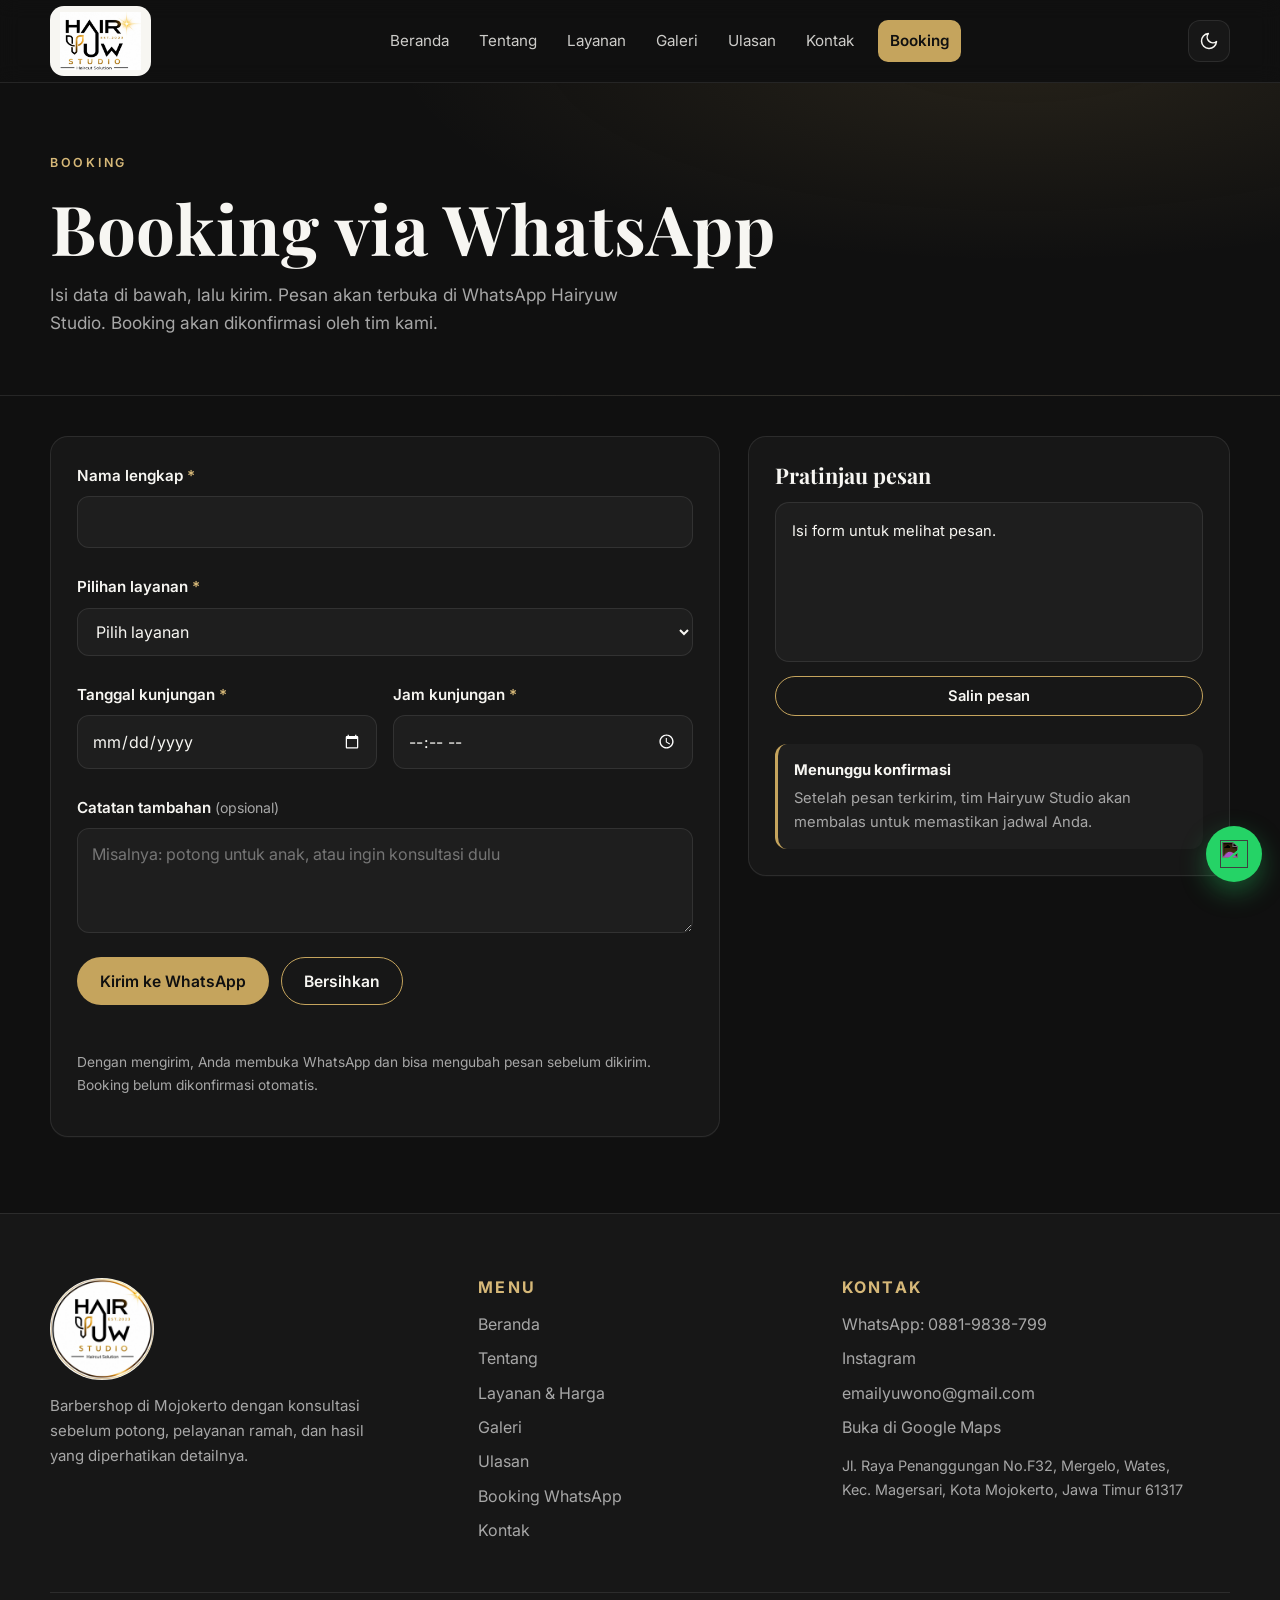
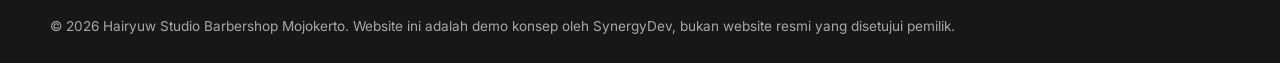
==== booking.html @ 5ac26d2c "Add files via upload" ====
<!doctype html>
<html lang="id" data-theme="dark">
<head>
  <meta charset="utf-8">
  <meta name="viewport" content="width=device-width, initial-scale=1, viewport-fit=cover">
  <title>Booking WhatsApp | Hairyuw Studio Barbershop Mojokerto</title>
  <meta name="description" content="Booking haircut dan layanan Hairyuw Studio lewat WhatsApp. Pilih layanan, tanggal, dan jam kunjungan.">
  <meta name="theme-color" content="#101010">
  <link rel="canonical" href="https://hairyuw-studio.netlify.app/booking.html">
  <link rel="icon" type="image/png" sizes="64x64" href="assets/logo/favicon-64.png">
  <link rel="icon" type="image/png" sizes="512x512" href="assets/logo/favicon-512.png">
  <link rel="apple-touch-icon" sizes="180x180" href="assets/logo/apple-touch-icon.png">
  <meta property="og:type" content="website">
  <meta property="og:site_name" content="Hairyuw Studio Barbershop">
  <meta property="og:title" content="Booking WhatsApp | Hairyuw Studio Barbershop Mojokerto">
  <meta property="og:description" content="Booking haircut dan layanan Hairyuw Studio lewat WhatsApp. Pilih layanan, tanggal, dan jam kunjungan.">
  <meta property="og:url" content="https://hairyuw-studio.netlify.app/booking.html">
  <meta property="og:image" content="https://hairyuw-studio.netlify.app/assets/img/gallery/suasana-1.webp">
  <meta property="og:locale" content="id_ID">
  <meta name="twitter:card" content="summary_large_image">
  <link rel="preconnect" href="https://fonts.googleapis.com">
  <link rel="preconnect" href="https://fonts.gstatic.com" crossorigin>
  <link rel="stylesheet" href="https://fonts.googleapis.com/css2?family=Inter:wght@400;500;600&family=Playfair+Display:wght@600;700&display=swap">
  <link rel="stylesheet" href="assets/css/style.css">
  <script type="application/ld+json">
  {
    "@context": "https://schema.org",
    "@type": "HairSalon",
    "name": "Hairyuw Studio Barbershop Mojokerto",
    "url": "https://hairyuw-studio.netlify.app/",
    "image": "https://hairyuw-studio.netlify.app/assets/logo/logo-circle.webp",
    "telephone": "+628819838799",
    "email": "emailyuwono@gmail.com",
    "priceRange": "Rp50.000 - Rp600.000",
    "address": {
      "@type": "PostalAddress",
      "streetAddress": "Jl. Raya Penanggungan No.F32, Mergelo, Wates",
      "addressLocality": "Kota Mojokerto",
      "addressRegion": "Jawa Timur",
      "postalCode": "61317",
      "addressCountry": "ID"
    },
    "sameAs": ["https://www.instagram.com/yuw.won/?dlrf=MnR6NHE1azZyZzEz", "https://maps.app.goo.gl/sGrth81zELiG49nW7"]
  }
  </script>
</head>
<body>
<a class="skip-link" href="#main">Lewati ke konten</a>
<header class="site-header" id="top">
  <div class="container nav-wrap">
    <a class="brand" href="index.html" aria-label="Hairyuw Studio, kembali ke beranda">
      <img src="assets/logo/logo-horizontal.webp" alt="Logo Hairyuw Studio" height="58" width="58">
    </a>
    <nav class="nav" id="site-nav" aria-label="Menu utama">
        <a href="index.html">Beranda</a>
        <a href="tentang.html">Tentang</a>
        <a href="layanan.html">Layanan</a>
        <a href="galeri.html">Galeri</a>
        <a href="ulasan.html">Ulasan</a>
        <a href="kontak.html">Kontak</a>
      <a class="nav-cta" href="booking.html">Booking</a>
    </nav>
    <div class="nav-actions">
      <button class="icon-btn" type="button" data-theme-toggle aria-label="Ganti tema terang/gelap" title="Ganti tema">
        <svg class="ic ic-moon" viewBox="0 0 24 24" aria-hidden="true" focusable="false"><path d="M21 12.8A9 9 0 1 1 11.2 3a7 7 0 0 0 9.8 9.8z" fill="none" stroke="currentColor" stroke-width="1.8" stroke-linejoin="round"/></svg><svg class="ic ic-sun" viewBox="0 0 24 24" aria-hidden="true" focusable="false"><circle cx="12" cy="12" r="4" fill="none" stroke="currentColor" stroke-width="1.8"/><path d="M12 2v2M12 20v2M4.9 4.9l1.4 1.4M17.7 17.7l1.4 1.4M2 12h2M20 12h2M4.9 19.1l1.4-1.4M17.7 6.3l1.4-1.4" stroke="currentColor" stroke-width="1.8" stroke-linecap="round"/></svg>
      </button>
      <button class="menu-toggle" type="button" aria-expanded="false" aria-controls="site-nav" data-menu-toggle aria-label="Buka menu">
        <svg viewBox="0 0 24 24" aria-hidden="true" focusable="false" class="ic"><path d="M4 7h16M4 12h16M4 17h16" stroke="currentColor" stroke-width="1.8" stroke-linecap="round"/></svg>
      </button>
    </div>
  </div>
</header>
<main id="main">

<section class="page-hero">
  <div class="container">
    <p class="eyebrow">Booking</p>
    <h1>Booking via WhatsApp</h1>
    <p class="lead">Isi data di bawah, lalu kirim. Pesan akan terbuka di WhatsApp Hairyuw Studio. Booking akan dikonfirmasi oleh tim kami.</p>
  </div>
</section>

<section class="section section-tight">
  <div class="container booking-grid">
    <form class="card form" id="booking-form" novalidate>
      <div class="field">
        <label for="b-name">Nama lengkap <span class="req">*</span></label>
        <input id="b-name" name="nama" type="text" autocomplete="name" maxlength="60" required aria-describedby="e-name">
        <p class="err" id="e-name" role="alert"></p>
      </div>
      <div class="field">
        <label for="b-layanan">Pilihan layanan <span class="req">*</span></label>
        <select id="b-layanan" name="layanan" required aria-describedby="e-layanan"><option value="">Pilih layanan</option><optgroup label="Haircut"><option value="Men&#x27;s Haircut Regular">Men&#x27;s Haircut Regular (Rp 50.000)</option><option value="Men&#x27;s Haircut by Yuwon">Men&#x27;s Haircut by Yuwon (Rp 60.000)</option><option value="Premium Haircut">Premium Haircut (Rp 70.000)</option></optgroup><optgroup label="Colour"><option value="Basic Colour">Basic Colour (Rp 70.000 – Rp 150.000)</option><option value="Highlight Bleaching">Highlight Bleaching (Rp 150.000 – Rp 200.000)</option><option value="Highlight Fashion">Highlight Fashion (Rp 250.000 – Rp 350.000)</option><option value="Fashion Colour">Fashion Colour (Rp 300.000 – Rp 400.000)</option><option value="Full Colour">Full Colour (Rp 300.000 – Rp 500.000)</option></optgroup><optgroup label="Texture"><option value="Perming">Perming (Rp 250.000)</option><option value="Design Perm">Design Perm (Rp 250.000 – Rp 350.000)</option></optgroup><optgroup label="Treatment"><option value="Keratin Treatment">Keratin Treatment (Rp 200.000 – Rp 300.000)</option><option value="Creambath Express">Creambath Express (Rp 30.000)</option></optgroup><optgroup label="Other Services"><option value="Booking Jam Haircut">Booking Jam Haircut (Rp 70.000)</option><option value="Homecare Service">Homecare Service (Rp 100.000 – Rp 200.000)</option><option value="Hairdo Premium">Hairdo Premium (Rp 500.000 – Rp 600.000)</option></optgroup></select>
        <p class="err" id="e-layanan" role="alert"></p>
      </div>
      <div class="row-2">
        <div class="field">
          <label for="b-tgl">Tanggal kunjungan <span class="req">*</span></label>
          <input id="b-tgl" name="tanggal" type="date" required aria-describedby="e-tgl">
          <p class="err" id="e-tgl" role="alert"></p>
        </div>
        <div class="field">
          <label for="b-jam">Jam kunjungan <span class="req">*</span></label>
          <input id="b-jam" name="jam" type="time" required aria-describedby="e-jam">
          <p class="err" id="e-jam" role="alert"></p>
        </div>
      </div>
      <div class="field">
        <label for="b-catatan">Catatan tambahan <span class="opt">(opsional)</span></label>
        <textarea id="b-catatan" name="catatan" rows="3" maxlength="300" placeholder="Misalnya: potong untuk anak, atau ingin konsultasi dulu"></textarea>
      </div>
      <div class="btn-row">
        <button class="btn btn-primary" type="submit">Kirim ke WhatsApp</button>
        <button class="btn btn-ghost" type="button" id="b-reset">Bersihkan</button>
      </div>
      <p class="fine-print">Dengan mengirim, Anda membuka WhatsApp dan bisa mengubah pesan sebelum dikirim. Booking belum dikonfirmasi otomatis.</p>
    </form>

    <aside class="card preview" aria-labelledby="prev-title">
      <h2 id="prev-title">Pratinjau pesan</h2>
      <pre id="b-preview" class="preview-box">Isi form untuk melihat pesan.</pre>
      <button class="btn btn-ghost btn-sm" type="button" id="b-copy">Salin pesan</button>
      <p class="status" id="b-status" aria-live="polite"></p>
      <div class="note">
        <strong>Menunggu konfirmasi</strong>
        <p>Setelah pesan terkirim, tim Hairyuw Studio akan membalas untuk memastikan jadwal Anda.</p>
      </div>
    </aside>
  </div>
</section>
</main>

<footer class="site-footer">
  <div class="container footer-grid">
    <div class="footer-brand">
      <img src="assets/logo/logo-circle.webp" alt="Logo Hairyuw Studio" width="104" height="104" loading="lazy">
      <p>Barbershop di Mojokerto dengan konsultasi sebelum potong, pelayanan ramah, dan hasil yang diperhatikan detailnya.</p>
    </div>
    <div>
      <h2 class="foot-title">Menu</h2>
      <ul class="foot-links">
        <li><a href="index.html">Beranda</a></li>
        <li><a href="tentang.html">Tentang</a></li>
        <li><a href="layanan.html">Layanan &amp; Harga</a></li>
        <li><a href="galeri.html">Galeri</a></li>
        <li><a href="ulasan.html">Ulasan</a></li>
        <li><a href="booking.html">Booking WhatsApp</a></li>
        <li><a href="kontak.html">Kontak</a></li>
      </ul>
    </div>
    <div>
      <h2 class="foot-title">Kontak</h2>
      <ul class="foot-links">
        <li><a href="https://wa.me/628819838799" target="_blank" rel="noopener">WhatsApp: 0881-9838-799</a></li>
        <li><a href="https://www.instagram.com/yuw.won/?dlrf=MnR6NHE1azZyZzEz" target="_blank" rel="noopener">Instagram</a></li>
        <li><a href="mailto:emailyuwono@gmail.com">emailyuwono@gmail.com</a></li>
        <li><a href="https://maps.app.goo.gl/sGrth81zELiG49nW7" target="_blank" rel="noopener">Buka di Google Maps</a></li>
      </ul>
      <p class="foot-addr">Jl. Raya Penanggungan No.F32, Mergelo, Wates, Kec. Magersari, Kota Mojokerto, Jawa Timur 61317</p>
    </div>
  </div>
  <div class="container foot-bottom">
    <p>&copy; <span data-year>2026</span> Hairyuw Studio Barbershop Mojokerto. Website ini adalah demo konsep oleh SynergyDev, bukan website resmi yang disetujui pemilik.</p>
  </div>
</footer>

<a class="wa-float" href="https://wa.me/628819838799" target="_blank" rel="noopener" aria-label="Chat WhatsApp Hairyuw Studio">
  <img class="wa-float-ic" src="https://cdn.jsdelivr.net/npm/simple-icons@11.14.0/icons/whatsapp.svg" alt="" width="22" height="22" loading="lazy" decoding="async">
</a>
<button class="to-top" type="button" data-to-top aria-label="Kembali ke atas"><svg viewBox="0 0 24 24" aria-hidden="true" focusable="false" class="ic ic-arrow"><path d="M5 12h14M13 6l6 6-6 6" fill="none" stroke="currentColor" stroke-width="1.8" stroke-linecap="round" stroke-linejoin="round"/></svg></button>

<script src="assets/js/main.js" defer></script>
<script src="assets/js/booking.js" defer></script>
</body>
</html>
---- assets/css/style.css ----
/* Hairyuw Studio — stylesheet utama
   Palet: Charcoal #171717, Deep Black #101010, Warm White #F7F6F2, White #FFFFFF,
   Muted Gold #C5A45D, Soft Gray #A7A7A7 */

:root{
  --bg:#101010;
  --surface:#171717;
  --surface-2:#1e1e1e;
  --text:#F7F6F2;
  --muted:#A7A7A7;
  --gold:#C5A45D;
  --gold-text:#D6B878;
  --line:rgba(255,255,255,.09);
  --logo-bg:#F7F6F2;
  --shadow:0 18px 40px rgba(0,0,0,.35);
  --radius:18px;
  --icon-filter:invert(1);
  --wa:#25D366;
  --ease:cubic-bezier(.2,.7,.2,1);
  color-scheme:dark;
}
[data-theme="light"]{
  --bg:#F7F6F2;
  --surface:#FFFFFF;
  --surface-2:#F0EEE8;
  --text:#171717;
  --muted:#55524a;
  --gold:#C5A45D;
  --gold-text:#8A6B2A;
  --line:rgba(23,23,23,.1);
  --logo-bg:#FFFFFF;
  --shadow:0 14px 34px rgba(23,23,23,.09);
  --icon-filter:none;
  color-scheme:light;
}

*,*::before,*::after{box-sizing:border-box}
html{scroll-behavior:smooth;-webkit-text-size-adjust:100%;scroll-padding-top:90px}
body{
  margin:0;background:var(--bg);color:var(--text);
  font-family:"Inter",system-ui,-apple-system,"Segoe UI",Roboto,sans-serif;
  font-size:16px;line-height:1.65;overflow-x:hidden;
  transition:background-color .35s var(--ease),color .35s var(--ease);
}
img,video{max-width:100%;height:auto;display:block}
a{color:inherit}
h1,h2,h3{font-family:"Playfair Display",Georgia,"Times New Roman",serif;line-height:1.15;margin:0 0 .5em;font-weight:700}
h1{font-size:clamp(2.3rem,5.4vw,4.3rem);letter-spacing:.01em}
h2{font-size:clamp(1.7rem,3.6vw,2.6rem)}
h3{font-size:1.2rem}
p{margin:0 0 1em}
.container{width:min(1180px,calc(100% - 40px));margin-inline:auto}
.gold{color:var(--gold-text)}
.sr-only{position:absolute;width:1px;height:1px;overflow:hidden;clip:rect(0 0 0 0);white-space:nowrap}
.skip-link{position:absolute;left:12px;top:-60px;background:var(--gold);color:#101010;padding:8px 14px;border-radius:8px;z-index:200;text-decoration:none;font-weight:600}
.skip-link:focus{top:12px}
:focus-visible{outline:2px solid var(--gold);outline-offset:3px;border-radius:6px}

/* ---------- Ikon ---------- */
.ic{width:20px;height:20px;flex:none}
.brand-ic,.wa-float-ic,.contact-ic{filter:var(--icon-filter)}
.brand-ic{width:20px;height:20px}
.wa-float-ic{width:28px;height:28px;filter:invert(1)}
.contact-ic{width:34px;height:34px;flex:none;opacity:.9}
.ic-sun{display:none}
[data-theme="light"] .ic-moon{display:none}
[data-theme="light"] .ic-sun{display:block}

/* ---------- Header ---------- */
.site-header{
  position:sticky;top:0;z-index:50;
  background:color-mix(in srgb,var(--bg) 88%,transparent);
  backdrop-filter:saturate(1.2) blur(10px);-webkit-backdrop-filter:saturate(1.2) blur(10px);
  border-bottom:1px solid var(--line);transition:box-shadow .3s var(--ease);
}
.site-header.scrolled{box-shadow:var(--shadow)}
.nav-wrap{display:flex;align-items:center;justify-content:space-between;gap:20px;min-height:82px}
.brand{display:inline-flex;background:var(--logo-bg);padding:6px 10px;border-radius:14px;line-height:0}
.brand img{height:58px;width:auto}
.nav{display:flex;align-items:center;gap:6px}
.nav a{padding:8px 12px;border-radius:10px;text-decoration:none;font-size:.95rem;color:var(--text);opacity:.82;transition:opacity .2s,background-color .2s}
.nav a:hover,.nav a[aria-current="page"]{opacity:1;background:var(--surface)}
.nav a[aria-current="page"]{color:var(--gold-text)}
.nav-cta{background:var(--gold)!important;color:#101010!important;opacity:1!important;font-weight:600;margin-left:6px}
.nav-cta:hover{filter:brightness(1.06)}
.nav-actions{display:flex;align-items:center;gap:8px}
.icon-btn,.menu-toggle{
  width:42px;height:42px;display:inline-grid;place-items:center;border-radius:12px;
  border:1px solid var(--line);background:var(--surface);color:var(--text);cursor:pointer;
  transition:transform .2s var(--ease),border-color .2s;
}
.icon-btn:hover,.menu-toggle:hover{border-color:var(--gold);transform:translateY(-1px)}
.menu-toggle{display:none}

/* ---------- Tombol ---------- */
.btn{
  display:inline-flex;align-items:center;justify-content:center;gap:10px;
  min-height:48px;padding:12px 22px;border-radius:999px;font-weight:600;font-size:.98rem;
  text-decoration:none;border:1px solid transparent;cursor:pointer;
  transition:transform .2s var(--ease),background-color .2s,color .2s,border-color .2s,box-shadow .2s;
  font-family:inherit;
}
.btn:hover{transform:translateY(-2px);box-shadow:0 10px 24px rgba(0,0,0,.18)}
.btn-primary{background:var(--gold);color:#101010}
.btn-primary:hover{filter:brightness(1.05)}
.btn-ghost{background:transparent;color:var(--text);border-color:var(--gold)}
.btn-ghost:hover{background:var(--gold);color:#101010}
.btn-sm{min-height:40px;padding:8px 16px;font-size:.92rem}
.ic-arrow{width:18px;height:18px}
.btn-row{display:flex;flex-wrap:wrap;gap:12px;margin-top:22px}
.text-link{display:inline-flex;align-items:center;gap:8px;color:var(--gold-text);font-weight:600;text-decoration:none;margin-top:8px}
.text-link:hover .ic-arrow{transform:translateX(3px)}
.text-link .ic-arrow{transition:transform .2s var(--ease)}
.center-cta{text-align:center;margin-top:34px}

/* ---------- Hero ---------- */
.hero{padding:56px 0 64px}
.hero-grid{display:grid;grid-template-columns:1.05fr 1fr;gap:48px;align-items:center}
.eyebrow{font-size:.78rem;letter-spacing:.22em;text-transform:uppercase;color:var(--gold-text);font-weight:600;margin-bottom:14px}
.hero h1{margin-bottom:18px}
.lead{font-size:1.08rem;color:var(--muted);max-width:56ch}
.rating-chip{display:inline-flex;align-items:center;gap:12px;margin-top:26px;padding:10px 16px;border:1px solid var(--line);border-radius:999px;background:var(--surface);font-size:.92rem}
.stars{color:var(--gold);letter-spacing:.12em}
.hero-media{position:relative}
.hero-media img{width:100%;aspect-ratio:4/3;object-fit:cover;object-position:40% 50%;border-radius:24px;box-shadow:var(--shadow)}
.hero-media::after{content:"";position:absolute;inset:auto -14px -14px auto;width:42%;height:42%;border:1.5px solid var(--gold);border-radius:24px;z-index:-1;opacity:.7}

/* ---------- Section ---------- */
.section{padding:92px 0}
.section-tight{padding:40px 0 76px}
.section-alt{background:var(--surface)}
.section-head{max-width:640px;margin:0 auto 44px;text-align:center}
.section-head .eyebrow{display:block}
.section-head p{color:var(--muted);margin:0}
.page-hero{padding:70px 0 40px;border-bottom:1px solid var(--line);background:radial-gradient(900px 300px at 80% -10%,rgba(197,164,93,.12),transparent 70%)}
.page-hero h1{margin-bottom:14px}
.split{display:grid;grid-template-columns:1fr 1fr;gap:56px;align-items:center}
.rounded{border-radius:22px;box-shadow:var(--shadow);width:100%;aspect-ratio:4/5;object-fit:cover}

/* ---------- Cards ---------- */
.card{background:var(--surface);border:1px solid var(--line);border-radius:var(--radius);padding:26px;box-shadow:0 1px 0 rgba(255,255,255,.02);transition:transform .3s var(--ease),border-color .3s,box-shadow .3s}
.card:hover{transform:translateY(-4px);border-color:rgba(197,164,93,.55);box-shadow:var(--shadow)}
.feature-grid{display:grid;grid-template-columns:repeat(5,1fr);gap:18px}
.feature .feature-ic{display:inline-grid;place-items:center;width:52px;height:52px;border-radius:14px;background:rgba(197,164,93,.12);color:var(--gold-text);margin-bottom:18px}
.feature .feature-ic svg{width:26px;height:26px}
.feature p{color:var(--muted);font-size:.94rem;margin:0}
.price-grid{display:grid;grid-template-columns:repeat(4,1fr);gap:18px}
.price-cat{font-size:.74rem;letter-spacing:.18em;text-transform:uppercase;color:var(--gold-text);margin-bottom:8px}
.price-card h3{margin-bottom:12px}
.price{font-family:"Inter",sans-serif;font-weight:600;color:var(--gold-text);font-size:1.05rem;margin:0}
.price-note{color:var(--muted);font-size:.9rem;margin:12px 0 0}

/* Catalog */
.toolbar{display:flex;flex-wrap:wrap;gap:16px;align-items:center;justify-content:space-between;margin-bottom:28px}
.tabs{display:flex;flex-wrap:wrap;gap:8px}
.tab{
  font:inherit;font-size:.92rem;padding:9px 16px;border-radius:999px;cursor:pointer;
  background:var(--surface);color:var(--text);border:1px solid var(--line);transition:all .2s var(--ease);
}
.tab:hover{border-color:var(--gold)}
.tab[aria-pressed="true"]{background:var(--gold);border-color:var(--gold);color:#101010;font-weight:600}
.search{position:relative;flex:0 1 320px;min-width:200px}
.search input{width:100%;font:inherit;padding:12px 16px;border-radius:999px;border:1px solid var(--line);background:var(--surface);color:var(--text)}
.search input:focus{outline:none;border-color:var(--gold);box-shadow:0 0 0 3px rgba(197,164,93,.2)}
.svc-group{margin-bottom:44px}
.svc-group[hidden]{display:none}
.svc-title{font-size:1.5rem;padding-bottom:12px;border-bottom:1px solid var(--line);margin-bottom:20px}
.service-grid{display:grid;grid-template-columns:repeat(3,1fr);gap:18px}
.service{display:flex;flex-direction:column;gap:12px}
.service[hidden]{display:none}
.service-head{display:flex;flex-direction:column;gap:6px}
.service-head h3{margin:0;font-size:1.08rem}
.service-note{color:var(--muted);font-size:.9rem;margin:0}
.service .btn{align-self:flex-start;margin-top:auto}
.empty-msg{padding:24px;border:1px dashed var(--line);border-radius:var(--radius);text-align:center;color:var(--muted)}
.fine-print{font-size:.86rem;color:var(--muted);margin-top:28px}
.count{color:var(--muted);font-size:.9rem;margin:0}

/* ---------- Video ---------- */
.video-row{display:grid;grid-template-columns:1fr 1fr;gap:26px;justify-items:center}
.video-card{margin:0;width:100%;max-width:360px}
.video-card video{width:100%;aspect-ratio:9/16;object-fit:cover;background:#000;border-radius:22px;box-shadow:var(--shadow)}
.video-card figcaption{margin-top:12px;font-size:.92rem;color:var(--muted);text-align:center}

/* ---------- Shots (hasil haircut) ---------- */
.shot-grid{display:grid;grid-template-columns:repeat(4,1fr);gap:16px}
.shot{margin:0;overflow:hidden;border-radius:18px;background:var(--surface);aspect-ratio:1/1}
.shot img{width:100%;height:100%;object-fit:cover;object-position:center 30%;transition:transform .6s var(--ease)}
.shot:hover img{transform:scale(1.05)}

/* Two-column & interiors */
.steps{list-style:none;padding:0;margin:24px 0 0;counter-reset:s;display:grid;gap:14px}
.steps li{display:grid;gap:2px;padding:16px 18px 16px 62px;position:relative;background:var(--surface);border:1px solid var(--line);border-radius:14px;counter-increment:s}
.steps li::before{content:counter(s);position:absolute;left:16px;top:50%;transform:translateY(-50%);width:32px;height:32px;border-radius:50%;display:grid;place-items:center;background:var(--gold);color:#101010;font-weight:700}
.steps span{color:var(--muted);font-size:.95rem}
.interior-grid{display:grid;grid-template-columns:1.4fr 1fr;gap:20px;align-items:start}
.interior-grid img{border-radius:20px;width:100%;height:auto;box-shadow:var(--shadow)}
.two-col{display:grid;grid-template-columns:1fr 1fr;gap:20px}
.two-col .card p{color:var(--muted)}
.cta-box{background:linear-gradient(135deg,var(--surface),var(--surface-2));border:1px solid rgba(197,164,93,.35);border-radius:24px;padding:44px;text-align:center}
.cta-box p{color:var(--muted);max-width:52ch;margin:0 auto}
.cta-box .btn-row{justify-content:center}
.split .cta-box{text-align:left}
.split .cta-box .btn-row{justify-content:flex-start}
.split .cta-box p{margin:0}

/* Reviews */
.rating-hero{display:flex;flex-direction:column;align-items:center;gap:12px;text-align:center;padding:40px 24px;border:1px solid rgba(197,164,93,.35);border-radius:24px;background:var(--surface)}
.score{display:flex;flex-direction:column;align-items:center}
.score-num{font-family:"Playfair Display",serif;font-size:4.2rem;font-weight:700;color:var(--gold-text);line-height:1}
.stars.big{font-size:1.5rem}
.rating-hero p{margin:0;color:var(--muted)}
.theme-grid{display:grid;grid-template-columns:repeat(5,1fr);gap:16px}
.theme h3{font-size:1.05rem}
.theme p{color:var(--muted);font-size:.92rem;margin:0}

/* Booking */
.booking-grid{display:grid;grid-template-columns:1.25fr .9fr;gap:28px;align-items:start}
.form{display:grid;gap:18px}
.form .btn-row{margin-top:6px}
.field{display:grid;gap:8px}
.field label{font-weight:600;font-size:.95rem}
.req{color:var(--gold-text)}
.opt{color:var(--muted);font-weight:400;font-size:.88rem}
.field input,.field select,.field textarea{
  width:100%;font:inherit;padding:12px 14px;border-radius:12px;border:1px solid var(--line);
  background:var(--surface-2);color:var(--text);transition:border-color .2s,box-shadow .2s;
}
.field textarea{resize:vertical;min-height:90px}
.field input:focus,.field select:focus,.field textarea:focus{outline:none;border-color:var(--gold);box-shadow:0 0 0 3px rgba(197,164,93,.2)}
.field.invalid input,.field.invalid select,.field.invalid textarea{border-color:#d9534f}
.err{color:#e06a64;font-size:.86rem;margin:0;min-height:0}
.row-2{display:grid;grid-template-columns:1fr 1fr;gap:16px}
.preview{position:sticky;top:110px;display:grid;gap:14px}
.preview h2{font-size:1.35rem;margin:0}
.preview-box{white-space:pre-wrap;word-break:break-word;font-family:"Inter",sans-serif;font-size:.92rem;background:var(--surface-2);border:1px solid var(--line);border-radius:14px;padding:16px;margin:0;min-height:160px;color:var(--text)}
.status{font-size:.9rem;color:var(--gold-text);margin:0}
.note{background:var(--surface-2);border-left:3px solid var(--gold);padding:14px 16px;border-radius:12px;font-size:.92rem;color:var(--muted)}
.note strong{color:var(--text)}
.note p{margin:4px 0 0}

/* Contact */
.contact-grid{display:grid;grid-template-columns:repeat(4,1fr);gap:18px}
.contact{display:flex;gap:16px;align-items:flex-start;text-decoration:none}
.contact h3{font-size:1.05rem;margin-bottom:4px}
.contact p{color:var(--muted);font-size:.92rem;margin:0 0 6px}
.addr{font-style:normal;color:var(--muted);font-size:1.05rem;margin:14px 0 0;max-width:46ch}

/* Galeri masonry & lightbox */
.masonry{columns:4 240px;column-gap:16px}
.g-item{margin:0 0 16px;break-inside:avoid}
.g-item[hidden]{display:none}
.g-btn{display:block;width:100%;padding:0;border:0;border-radius:16px;overflow:hidden;cursor:zoom-in;background:var(--surface);position:relative}
.g-btn img{width:100%;height:auto;transition:transform .6s var(--ease),filter .4s}
.g-btn:hover img{transform:scale(1.03);filter:brightness(1.05)}
.lightbox{position:fixed;inset:0;z-index:300;background:rgba(0,0,0,.94);display:grid;place-items:center;padding:24px}
.lightbox[hidden]{display:none}
.lb-fig{margin:0;max-width:min(980px,100%);text-align:center}
.lb-fig img{max-height:84vh;width:auto;max-width:100%;margin:0 auto;border-radius:12px;object-fit:contain}
.lb-fig figcaption{color:#cfcfcf;font-size:.9rem;margin-top:10px}
.lb-close,.lb-nav{position:absolute;background:rgba(255,255,255,.08);border:1px solid rgba(255,255,255,.15);color:#fff;cursor:pointer;border-radius:999px;font-size:1.6rem;line-height:1;display:grid;place-items:center}
.lb-close{top:16px;right:16px;width:46px;height:46px}
.lb-nav{top:50%;transform:translateY(-50%);width:50px;height:50px}
.lb-prev{left:14px}.lb-next{right:14px}
.lb-close:hover,.lb-nav:hover{background:var(--gold);color:#101010}

/* ---------- Footer ---------- */
.site-footer{border-top:1px solid var(--line);background:var(--surface);padding:64px 0 0;margin-top:0}
.footer-grid{display:grid;grid-template-columns:1.2fr 1fr 1.2fr;gap:40px}
.footer-brand img{width:104px;height:auto;margin-bottom:14px;border-radius:50%}
.footer-brand p{color:var(--muted);font-size:.94rem;max-width:36ch}
.foot-title{font-size:1rem;font-family:"Inter",sans-serif;letter-spacing:.14em;text-transform:uppercase;color:var(--gold-text);margin-bottom:14px}
.foot-links{list-style:none;margin:0;padding:0;display:grid;gap:8px}
.foot-links a{text-decoration:none;color:var(--muted);transition:color .2s}
.foot-links a:hover{color:var(--gold-text)}
.foot-addr{color:var(--muted);font-size:.9rem;margin-top:14px;max-width:38ch}
.foot-bottom{border-top:1px solid var(--line);margin-top:48px;padding:22px 0 26px}
.foot-bottom p{font-size:.85rem;color:var(--muted);margin:0}

/* Floating buttons */
.wa-float{position:fixed;right:18px;bottom:18px;z-index:60;width:56px;height:56px;border-radius:50%;background:var(--wa);display:grid;place-items:center;box-shadow:0 10px 26px rgba(37,211,102,.35);transition:transform .25s var(--ease)}
.wa-float:hover{transform:translateY(-3px) scale(1.04)}
.to-top{position:fixed;right:22px;bottom:86px;z-index:55;width:44px;height:44px;border-radius:50%;border:1px solid var(--line);background:var(--surface);color:var(--text);display:grid;place-items:center;cursor:pointer;opacity:0;transform:translateY(10px);pointer-events:none;transition:opacity .3s,transform .3s}
.to-top .ic-arrow{transform:rotate(-90deg)}
.to-top.show{opacity:1;transform:none;pointer-events:auto}

/* Reveal (aktif hanya saat JS berjalan) */
.js .reveal{opacity:0;transition:opacity .7s var(--ease),transform .7s var(--ease)}
.js .reveal:not(.is-in){transform:translateY(18px)}
.js .reveal.is-in{opacity:1}

/* ---------- Responsive ---------- */
@media (max-width:1040px){
  .feature-grid{grid-template-columns:repeat(3,1fr)}
  .price-grid{grid-template-columns:repeat(2,1fr)}
  .service-grid{grid-template-columns:repeat(2,1fr)}
  .shot-grid{grid-template-columns:repeat(2,1fr)}
  .theme-grid{grid-template-columns:repeat(3,1fr)}
  .contact-grid{grid-template-columns:repeat(2,1fr)}
  .footer-grid{grid-template-columns:1fr 1fr}
  .footer-grid > div:first-child{grid-column:1/-1}
}
@media (max-width:900px){
  .menu-toggle{display:inline-grid}
  .nav{position:absolute;top:100%;left:0;right:0;flex-direction:column;align-items:stretch;gap:4px;background:var(--bg);border-bottom:1px solid var(--line);padding:12px 20px 20px;transform:translateY(-8px);opacity:0;pointer-events:none;transition:opacity .25s,transform .25s var(--ease);box-shadow:var(--shadow)}
  .nav.open{opacity:1;transform:none;pointer-events:auto}
  .nav a{padding:12px 14px;font-size:1rem}
  .nav-cta{margin:6px 0 0;text-align:center}
  .site-header .container{position:relative}
  .hero-grid,.split,.booking-grid,.interior-grid,.two-col{grid-template-columns:1fr}
  .hero{padding:36px 0 48px}
  .split{gap:36px}
  .preview{position:static}
  .video-row{grid-template-columns:1fr}
  .rounded{aspect-ratio:4/3}
  .section{padding:68px 0}
}
@media (max-width:620px){
  .container{width:min(100% - 32px,1180px)}
  .brand img{height:48px}
  .nav-wrap{min-height:72px}
  .feature-grid,.price-grid,.service-grid,.theme-grid,.shot-grid,.contact-grid,.footer-grid{grid-template-columns:1fr}
  .shot-grid{grid-template-columns:1fr 1fr}
  .row-2{grid-template-columns:1fr}
  .cta-box{padding:30px 22px}
  .masonry{columns:2 150px}
  .search{flex:1 1 100%}
  .btn-row .btn{flex:1 1 auto}
  .hero-media::after{display:none}
  .to-top{right:16px}
}
@media (prefers-reduced-motion:reduce){
  html{scroll-behavior:auto}
  *,*::before,*::after{animation:none!important;transition:none!important}
  .js .reveal{opacity:1;transform:none}
}
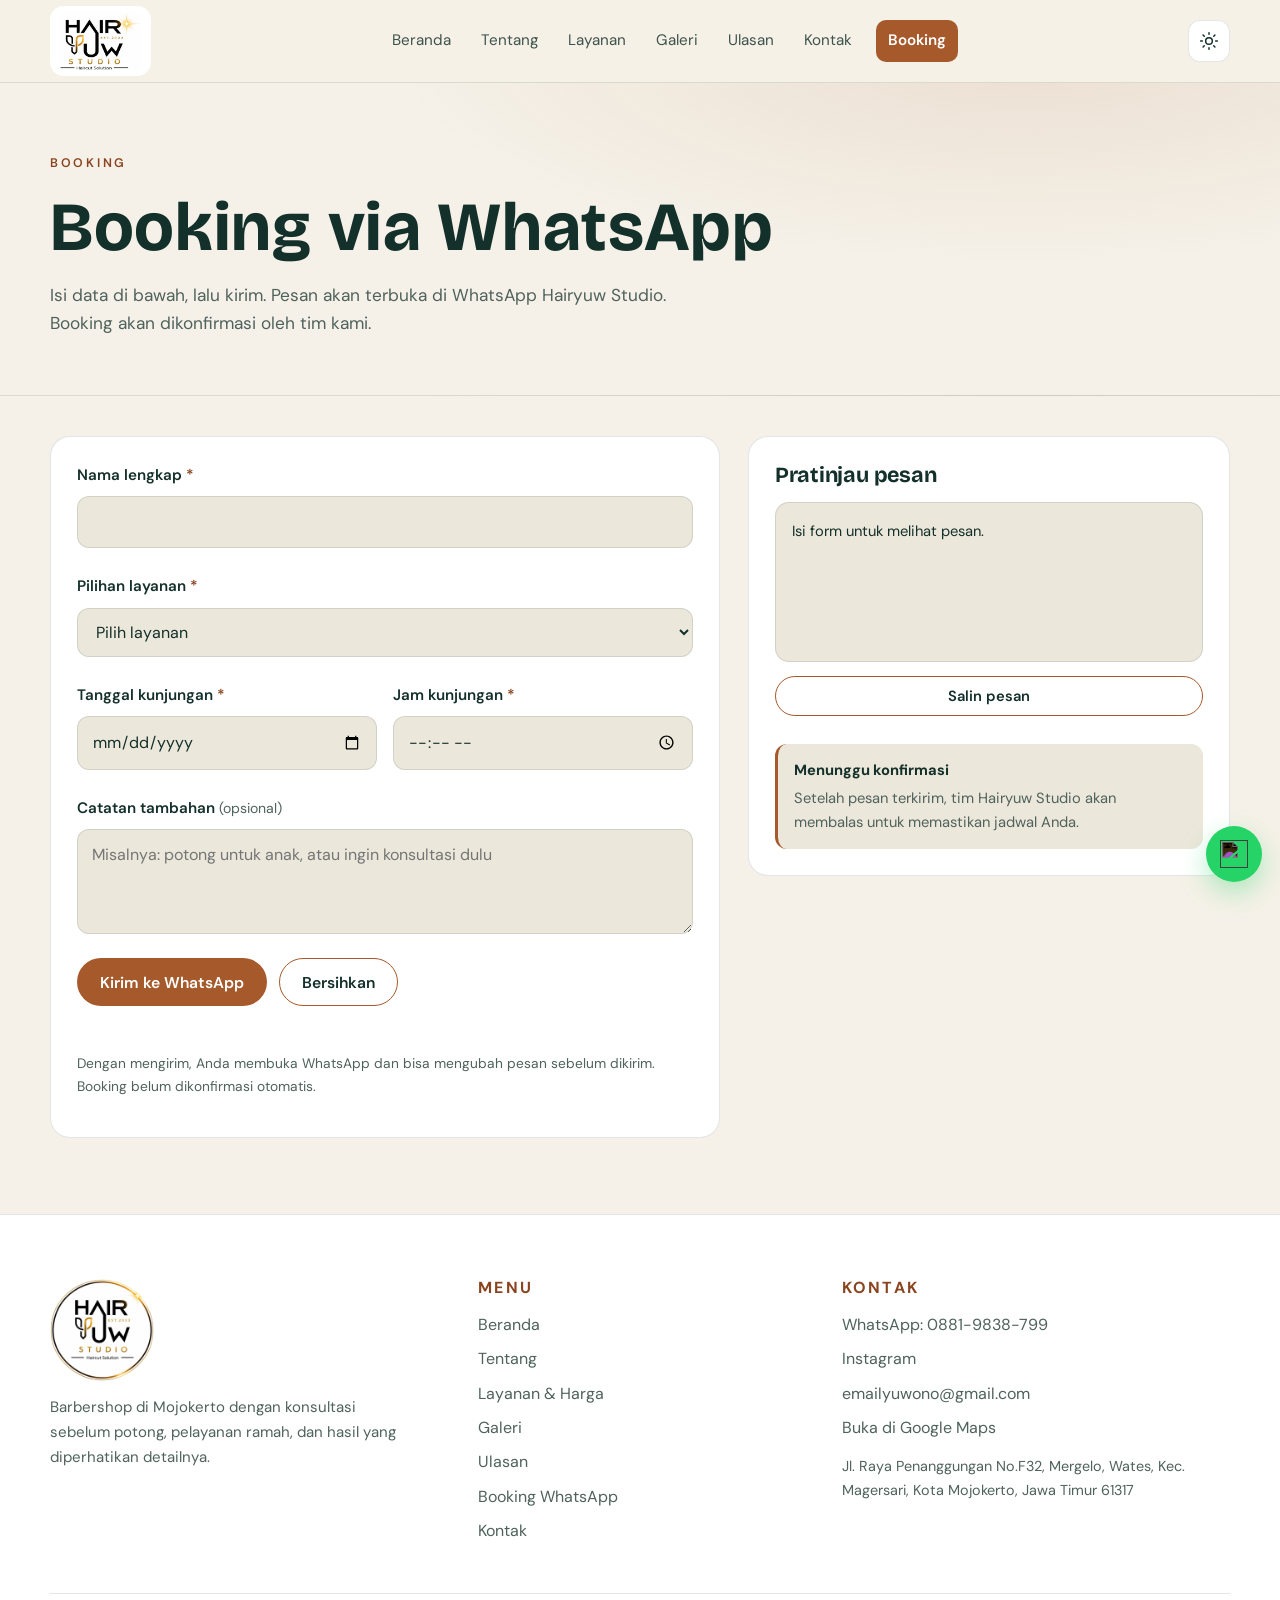
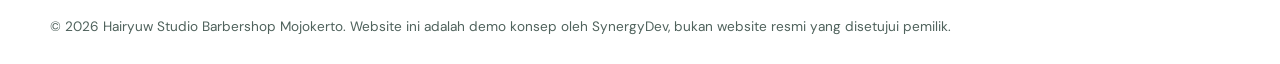
==== commit 67dd648c: "Add files via upload" ====
--- a/booking.html
+++ b/booking.html
@@ -1,11 +1,11 @@
 <!doctype html>
-<html lang="id" data-theme="dark">
+<html lang="id" data-theme="light">
 <head>
   <meta charset="utf-8">
   <meta name="viewport" content="width=device-width, initial-scale=1, viewport-fit=cover">
   <title>Booking WhatsApp | Hairyuw Studio Barbershop Mojokerto</title>
   <meta name="description" content="Booking haircut dan layanan Hairyuw Studio lewat WhatsApp. Pilih layanan, tanggal, dan jam kunjungan.">
-  <meta name="theme-color" content="#101010">
+  <meta name="theme-color" content="#F5F1E8">
   <link rel="canonical" href="https://hairyuw-studio.netlify.app/booking.html">
   <link rel="icon" type="image/png" sizes="64x64" href="assets/logo/favicon-64.png">
   <link rel="icon" type="image/png" sizes="512x512" href="assets/logo/favicon-512.png">
@@ -20,7 +20,7 @@
   <meta name="twitter:card" content="summary_large_image">
   <link rel="preconnect" href="https://fonts.googleapis.com">
   <link rel="preconnect" href="https://fonts.gstatic.com" crossorigin>
-  <link rel="stylesheet" href="https://fonts.googleapis.com/css2?family=Inter:wght@400;500;600&family=Playfair+Display:wght@600;700&display=swap">
+  <link rel="stylesheet" href="https://fonts.googleapis.com/css2?family=Bricolage+Grotesque:wght@600;700;800&family=DM+Sans:wght@400;500;600;700&display=swap">
   <link rel="stylesheet" href="assets/css/style.css">
   <script type="application/ld+json">
   {
--- a/assets/css/style.css
+++ b/assets/css/style.css
@@ -1,35 +1,41 @@
 /* Hairyuw Studio — stylesheet utama
    Palet: Charcoal #171717, Deep Black #101010, Warm White #F7F6F2, White #FFFFFF,
-   Muted Gold #C5A45D, Soft Gray #A7A7A7 */
+   Muted Gold var(--accent), Soft Gray #A7A7A7 */
 
 :root{
-  --bg:#101010;
-  --surface:#171717;
-  --surface-2:#1e1e1e;
-  --text:#F7F6F2;
-  --muted:#A7A7A7;
-  --gold:#C5A45D;
-  --gold-text:#D6B878;
-  --line:rgba(255,255,255,.09);
-  --logo-bg:#F7F6F2;
-  --shadow:0 18px 40px rgba(0,0,0,.35);
-  --radius:18px;
+  /* Tema gelap: hijau hutan dalam, bukan hitam */
+  --bg:#13302A;
+  --surface:#1A3C35;
+  --surface-2:#22493F;
+  --text:#F2EEE4;
+  --muted:#B9C7C0;
+  --accent:#E0A06A;
+  --accent-text:#F0BE8E;
+  --on-accent:#14302A;
+  --line:rgba(242,238,228,.12);
+  --logo-bg:#F2EEE4;
+  --shadow:0 18px 40px rgba(5,20,16,.35);
+  --radius:20px;
   --icon-filter:invert(1);
   --wa:#25D366;
   --ease:cubic-bezier(.2,.7,.2,1);
+  --font-head:"Bricolage Grotesque","Avenir Next","Segoe UI",system-ui,sans-serif;
+  --font-body:"DM Sans","Avenir Next","Segoe UI",system-ui,sans-serif;
   color-scheme:dark;
 }
 [data-theme="light"]{
-  --bg:#F7F6F2;
+  /* Tema terang (default): krem hangat + hijau hutan + aksen tembaga */
+  --bg:#F5F1E8;
   --surface:#FFFFFF;
-  --surface-2:#F0EEE8;
-  --text:#171717;
-  --muted:#55524a;
-  --gold:#C5A45D;
-  --gold-text:#8A6B2A;
-  --line:rgba(23,23,23,.1);
+  --surface-2:#ECE7DB;
+  --text:#14302A;
+  --muted:#4F625C;
+  --accent:#A65A2C;
+  --accent-text:#8A4520;
+  --on-accent:#FFFFFF;
+  --line:rgba(20,48,42,.12);
   --logo-bg:#FFFFFF;
-  --shadow:0 14px 34px rgba(23,23,23,.09);
+  --shadow:0 14px 34px rgba(20,48,42,.10);
   --icon-filter:none;
   color-scheme:light;
 }
@@ -38,23 +44,23 @@
 html{scroll-behavior:smooth;-webkit-text-size-adjust:100%;scroll-padding-top:90px}
 body{
   margin:0;background:var(--bg);color:var(--text);
-  font-family:"Inter",system-ui,-apple-system,"Segoe UI",Roboto,sans-serif;
+  font-family:var(--font-body);
   font-size:16px;line-height:1.65;overflow-x:hidden;
   transition:background-color .35s var(--ease),color .35s var(--ease);
 }
 img,video{max-width:100%;height:auto;display:block}
 a{color:inherit}
-h1,h2,h3{font-family:"Playfair Display",Georgia,"Times New Roman",serif;line-height:1.15;margin:0 0 .5em;font-weight:700}
+h1,h2,h3{font-family:var(--font-head);letter-spacing:-.01em;line-height:1.15;margin:0 0 .5em;font-weight:700}
 h1{font-size:clamp(2.3rem,5.4vw,4.3rem);letter-spacing:.01em}
 h2{font-size:clamp(1.7rem,3.6vw,2.6rem)}
 h3{font-size:1.2rem}
 p{margin:0 0 1em}
 .container{width:min(1180px,calc(100% - 40px));margin-inline:auto}
-.gold{color:var(--gold-text)}
+.gold{color:var(--accent-text)}
 .sr-only{position:absolute;width:1px;height:1px;overflow:hidden;clip:rect(0 0 0 0);white-space:nowrap}
-.skip-link{position:absolute;left:12px;top:-60px;background:var(--gold);color:#101010;padding:8px 14px;border-radius:8px;z-index:200;text-decoration:none;font-weight:600}
+.skip-link{position:absolute;left:12px;top:-60px;background:var(--accent);color:var(--on-accent);padding:8px 14px;border-radius:8px;z-index:200;text-decoration:none;font-weight:600}
 .skip-link:focus{top:12px}
-:focus-visible{outline:2px solid var(--gold);outline-offset:3px;border-radius:6px}
+:focus-visible{outline:2px solid var(--accent);outline-offset:3px;border-radius:6px}
 
 /* ---------- Ikon ---------- */
 .ic{width:20px;height:20px;flex:none}
@@ -80,8 +86,8 @@
 .nav{display:flex;align-items:center;gap:6px}
 .nav a{padding:8px 12px;border-radius:10px;text-decoration:none;font-size:.95rem;color:var(--text);opacity:.82;transition:opacity .2s,background-color .2s}
 .nav a:hover,.nav a[aria-current="page"]{opacity:1;background:var(--surface)}
-.nav a[aria-current="page"]{color:var(--gold-text)}
-.nav-cta{background:var(--gold)!important;color:#101010!important;opacity:1!important;font-weight:600;margin-left:6px}
+.nav a[aria-current="page"]{color:var(--accent-text)}
+.nav-cta{background:var(--accent)!important;color:var(--on-accent)!important;opacity:1!important;font-weight:600;margin-left:6px}
 .nav-cta:hover{filter:brightness(1.06)}
 .nav-actions{display:flex;align-items:center;gap:8px}
 .icon-btn,.menu-toggle{
@@ -89,7 +95,7 @@
   border:1px solid var(--line);background:var(--surface);color:var(--text);cursor:pointer;
   transition:transform .2s var(--ease),border-color .2s;
 }
-.icon-btn:hover,.menu-toggle:hover{border-color:var(--gold);transform:translateY(-1px)}
+.icon-btn:hover,.menu-toggle:hover{border-color:var(--accent);transform:translateY(-1px)}
 .menu-toggle{display:none}
 
 /* ---------- Tombol ---------- */
@@ -101,14 +107,14 @@
   font-family:inherit;
 }
 .btn:hover{transform:translateY(-2px);box-shadow:0 10px 24px rgba(0,0,0,.18)}
-.btn-primary{background:var(--gold);color:#101010}
+.btn-primary{background:var(--accent);color:var(--on-accent)}
 .btn-primary:hover{filter:brightness(1.05)}
-.btn-ghost{background:transparent;color:var(--text);border-color:var(--gold)}
-.btn-ghost:hover{background:var(--gold);color:#101010}
+.btn-ghost{background:transparent;color:var(--text);border-color:var(--accent)}
+.btn-ghost:hover{background:var(--accent);color:var(--on-accent)}
 .btn-sm{min-height:40px;padding:8px 16px;font-size:.92rem}
 .ic-arrow{width:18px;height:18px}
 .btn-row{display:flex;flex-wrap:wrap;gap:12px;margin-top:22px}
-.text-link{display:inline-flex;align-items:center;gap:8px;color:var(--gold-text);font-weight:600;text-decoration:none;margin-top:8px}
+.text-link{display:inline-flex;align-items:center;gap:8px;color:var(--accent-text);font-weight:600;text-decoration:none;margin-top:8px}
 .text-link:hover .ic-arrow{transform:translateX(3px)}
 .text-link .ic-arrow{transition:transform .2s var(--ease)}
 .center-cta{text-align:center;margin-top:34px}
@@ -116,14 +122,14 @@
 /* ---------- Hero ---------- */
 .hero{padding:56px 0 64px}
 .hero-grid{display:grid;grid-template-columns:1.05fr 1fr;gap:48px;align-items:center}
-.eyebrow{font-size:.78rem;letter-spacing:.22em;text-transform:uppercase;color:var(--gold-text);font-weight:600;margin-bottom:14px}
+.eyebrow{font-size:.78rem;letter-spacing:.22em;text-transform:uppercase;color:var(--accent-text);font-weight:600;margin-bottom:14px}
 .hero h1{margin-bottom:18px}
 .lead{font-size:1.08rem;color:var(--muted);max-width:56ch}
 .rating-chip{display:inline-flex;align-items:center;gap:12px;margin-top:26px;padding:10px 16px;border:1px solid var(--line);border-radius:999px;background:var(--surface);font-size:.92rem}
-.stars{color:var(--gold);letter-spacing:.12em}
+.stars{color:var(--accent);letter-spacing:.12em}
 .hero-media{position:relative}
 .hero-media img{width:100%;aspect-ratio:4/3;object-fit:cover;object-position:40% 50%;border-radius:24px;box-shadow:var(--shadow)}
-.hero-media::after{content:"";position:absolute;inset:auto -14px -14px auto;width:42%;height:42%;border:1.5px solid var(--gold);border-radius:24px;z-index:-1;opacity:.7}
+.hero-media::after{content:"";position:absolute;inset:auto -14px -14px auto;width:42%;height:42%;border:1.5px solid var(--accent);border-radius:24px;z-index:-1;opacity:.7}
 
 /* ---------- Section ---------- */
 .section{padding:92px 0}
@@ -132,22 +138,22 @@
 .section-head{max-width:640px;margin:0 auto 44px;text-align:center}
 .section-head .eyebrow{display:block}
 .section-head p{color:var(--muted);margin:0}
-.page-hero{padding:70px 0 40px;border-bottom:1px solid var(--line);background:radial-gradient(900px 300px at 80% -10%,rgba(197,164,93,.12),transparent 70%)}
+.page-hero{padding:70px 0 40px;border-bottom:1px solid var(--line);background:radial-gradient(900px 300px at 80% -10%,color-mix(in srgb,var(--accent) 12%,transparent),transparent 70%)}
 .page-hero h1{margin-bottom:14px}
 .split{display:grid;grid-template-columns:1fr 1fr;gap:56px;align-items:center}
 .rounded{border-radius:22px;box-shadow:var(--shadow);width:100%;aspect-ratio:4/5;object-fit:cover}
 
 /* ---------- Cards ---------- */
 .card{background:var(--surface);border:1px solid var(--line);border-radius:var(--radius);padding:26px;box-shadow:0 1px 0 rgba(255,255,255,.02);transition:transform .3s var(--ease),border-color .3s,box-shadow .3s}
-.card:hover{transform:translateY(-4px);border-color:rgba(197,164,93,.55);box-shadow:var(--shadow)}
+.card:hover{transform:translateY(-4px);border-color:color-mix(in srgb,var(--accent) 55%,transparent);box-shadow:var(--shadow)}
 .feature-grid{display:grid;grid-template-columns:repeat(5,1fr);gap:18px}
-.feature .feature-ic{display:inline-grid;place-items:center;width:52px;height:52px;border-radius:14px;background:rgba(197,164,93,.12);color:var(--gold-text);margin-bottom:18px}
+.feature .feature-ic{display:inline-grid;place-items:center;width:52px;height:52px;border-radius:14px;background:color-mix(in srgb,var(--accent) 12%,transparent);color:var(--accent-text);margin-bottom:18px}
 .feature .feature-ic svg{width:26px;height:26px}
 .feature p{color:var(--muted);font-size:.94rem;margin:0}
 .price-grid{display:grid;grid-template-columns:repeat(4,1fr);gap:18px}
-.price-cat{font-size:.74rem;letter-spacing:.18em;text-transform:uppercase;color:var(--gold-text);margin-bottom:8px}
+.price-cat{font-size:.74rem;letter-spacing:.18em;text-transform:uppercase;color:var(--accent-text);margin-bottom:8px}
 .price-card h3{margin-bottom:12px}
-.price{font-family:"Inter",sans-serif;font-weight:600;color:var(--gold-text);font-size:1.05rem;margin:0}
+.price{font-family:var(--font-body);font-weight:600;color:var(--accent-text);font-size:1.05rem;margin:0}
 .price-note{color:var(--muted);font-size:.9rem;margin:12px 0 0}
 
 /* Catalog */
@@ -157,11 +163,11 @@
   font:inherit;font-size:.92rem;padding:9px 16px;border-radius:999px;cursor:pointer;
   background:var(--surface);color:var(--text);border:1px solid var(--line);transition:all .2s var(--ease);
 }
-.tab:hover{border-color:var(--gold)}
-.tab[aria-pressed="true"]{background:var(--gold);border-color:var(--gold);color:#101010;font-weight:600}
+.tab:hover{border-color:var(--accent)}
+.tab[aria-pressed="true"]{background:var(--accent);border-color:var(--accent);color:var(--on-accent);font-weight:600}
 .search{position:relative;flex:0 1 320px;min-width:200px}
 .search input{width:100%;font:inherit;padding:12px 16px;border-radius:999px;border:1px solid var(--line);background:var(--surface);color:var(--text)}
-.search input:focus{outline:none;border-color:var(--gold);box-shadow:0 0 0 3px rgba(197,164,93,.2)}
+.search input:focus{outline:none;border-color:var(--accent);box-shadow:0 0 0 3px color-mix(in srgb,var(--accent) 20%,transparent)}
 .svc-group{margin-bottom:44px}
 .svc-group[hidden]{display:none}
 .svc-title{font-size:1.5rem;padding-bottom:12px;border-bottom:1px solid var(--line);margin-bottom:20px}
@@ -191,13 +197,13 @@
 /* Two-column & interiors */
 .steps{list-style:none;padding:0;margin:24px 0 0;counter-reset:s;display:grid;gap:14px}
 .steps li{display:grid;gap:2px;padding:16px 18px 16px 62px;position:relative;background:var(--surface);border:1px solid var(--line);border-radius:14px;counter-increment:s}
-.steps li::before{content:counter(s);position:absolute;left:16px;top:50%;transform:translateY(-50%);width:32px;height:32px;border-radius:50%;display:grid;place-items:center;background:var(--gold);color:#101010;font-weight:700}
+.steps li::before{content:counter(s);position:absolute;left:16px;top:50%;transform:translateY(-50%);width:32px;height:32px;border-radius:50%;display:grid;place-items:center;background:var(--accent);color:var(--on-accent);font-weight:700}
 .steps span{color:var(--muted);font-size:.95rem}
 .interior-grid{display:grid;grid-template-columns:1.4fr 1fr;gap:20px;align-items:start}
 .interior-grid img{border-radius:20px;width:100%;height:auto;box-shadow:var(--shadow)}
 .two-col{display:grid;grid-template-columns:1fr 1fr;gap:20px}
 .two-col .card p{color:var(--muted)}
-.cta-box{background:linear-gradient(135deg,var(--surface),var(--surface-2));border:1px solid rgba(197,164,93,.35);border-radius:24px;padding:44px;text-align:center}
+.cta-box{background:linear-gradient(135deg,var(--surface),var(--surface-2));border:1px solid color-mix(in srgb,var(--accent) 35%,transparent);border-radius:24px;padding:44px;text-align:center}
 .cta-box p{color:var(--muted);max-width:52ch;margin:0 auto}
 .cta-box .btn-row{justify-content:center}
 .split .cta-box{text-align:left}
@@ -205,9 +211,9 @@
 .split .cta-box p{margin:0}
 
 /* Reviews */
-.rating-hero{display:flex;flex-direction:column;align-items:center;gap:12px;text-align:center;padding:40px 24px;border:1px solid rgba(197,164,93,.35);border-radius:24px;background:var(--surface)}
+.rating-hero{display:flex;flex-direction:column;align-items:center;gap:12px;text-align:center;padding:40px 24px;border:1px solid color-mix(in srgb,var(--accent) 35%,transparent);border-radius:24px;background:var(--surface)}
 .score{display:flex;flex-direction:column;align-items:center}
-.score-num{font-family:"Playfair Display",serif;font-size:4.2rem;font-weight:700;color:var(--gold-text);line-height:1}
+.score-num{font-family:var(--font-head);font-size:4.2rem;font-weight:700;color:var(--accent-text);line-height:1}
 .stars.big{font-size:1.5rem}
 .rating-hero p{margin:0;color:var(--muted)}
 .theme-grid{display:grid;grid-template-columns:repeat(5,1fr);gap:16px}
@@ -220,22 +226,22 @@
 .form .btn-row{margin-top:6px}
 .field{display:grid;gap:8px}
 .field label{font-weight:600;font-size:.95rem}
-.req{color:var(--gold-text)}
+.req{color:var(--accent-text)}
 .opt{color:var(--muted);font-weight:400;font-size:.88rem}
 .field input,.field select,.field textarea{
   width:100%;font:inherit;padding:12px 14px;border-radius:12px;border:1px solid var(--line);
   background:var(--surface-2);color:var(--text);transition:border-color .2s,box-shadow .2s;
 }
 .field textarea{resize:vertical;min-height:90px}
-.field input:focus,.field select:focus,.field textarea:focus{outline:none;border-color:var(--gold);box-shadow:0 0 0 3px rgba(197,164,93,.2)}
+.field input:focus,.field select:focus,.field textarea:focus{outline:none;border-color:var(--accent);box-shadow:0 0 0 3px color-mix(in srgb,var(--accent) 20%,transparent)}
 .field.invalid input,.field.invalid select,.field.invalid textarea{border-color:#d9534f}
 .err{color:#e06a64;font-size:.86rem;margin:0;min-height:0}
 .row-2{display:grid;grid-template-columns:1fr 1fr;gap:16px}
 .preview{position:sticky;top:110px;display:grid;gap:14px}
 .preview h2{font-size:1.35rem;margin:0}
-.preview-box{white-space:pre-wrap;word-break:break-word;font-family:"Inter",sans-serif;font-size:.92rem;background:var(--surface-2);border:1px solid var(--line);border-radius:14px;padding:16px;margin:0;min-height:160px;color:var(--text)}
-.status{font-size:.9rem;color:var(--gold-text);margin:0}
-.note{background:var(--surface-2);border-left:3px solid var(--gold);padding:14px 16px;border-radius:12px;font-size:.92rem;color:var(--muted)}
+.preview-box{white-space:pre-wrap;word-break:break-word;font-family:var(--font-body);font-size:.92rem;background:var(--surface-2);border:1px solid var(--line);border-radius:14px;padding:16px;margin:0;min-height:160px;color:var(--text)}
+.status{font-size:.9rem;color:var(--accent-text);margin:0}
+.note{background:var(--surface-2);border-left:3px solid var(--accent);padding:14px 16px;border-radius:12px;font-size:.92rem;color:var(--muted)}
 .note strong{color:var(--text)}
 .note p{margin:4px 0 0}
 
@@ -262,17 +268,17 @@
 .lb-close{top:16px;right:16px;width:46px;height:46px}
 .lb-nav{top:50%;transform:translateY(-50%);width:50px;height:50px}
 .lb-prev{left:14px}.lb-next{right:14px}
-.lb-close:hover,.lb-nav:hover{background:var(--gold);color:#101010}
+.lb-close:hover,.lb-nav:hover{background:var(--accent);color:var(--on-accent)}
 
 /* ---------- Footer ---------- */
 .site-footer{border-top:1px solid var(--line);background:var(--surface);padding:64px 0 0;margin-top:0}
 .footer-grid{display:grid;grid-template-columns:1.2fr 1fr 1.2fr;gap:40px}
 .footer-brand img{width:104px;height:auto;margin-bottom:14px;border-radius:50%}
 .footer-brand p{color:var(--muted);font-size:.94rem;max-width:36ch}
-.foot-title{font-size:1rem;font-family:"Inter",sans-serif;letter-spacing:.14em;text-transform:uppercase;color:var(--gold-text);margin-bottom:14px}
+.foot-title{font-size:1rem;font-family:var(--font-body);letter-spacing:.14em;text-transform:uppercase;color:var(--accent-text);margin-bottom:14px}
 .foot-links{list-style:none;margin:0;padding:0;display:grid;gap:8px}
 .foot-links a{text-decoration:none;color:var(--muted);transition:color .2s}
-.foot-links a:hover{color:var(--gold-text)}
+.foot-links a:hover{color:var(--accent-text)}
 .foot-addr{color:var(--muted);font-size:.9rem;margin-top:14px;max-width:38ch}
 .foot-bottom{border-top:1px solid var(--line);margin-top:48px;padding:22px 0 26px}
 .foot-bottom p{font-size:.85rem;color:var(--muted);margin:0}
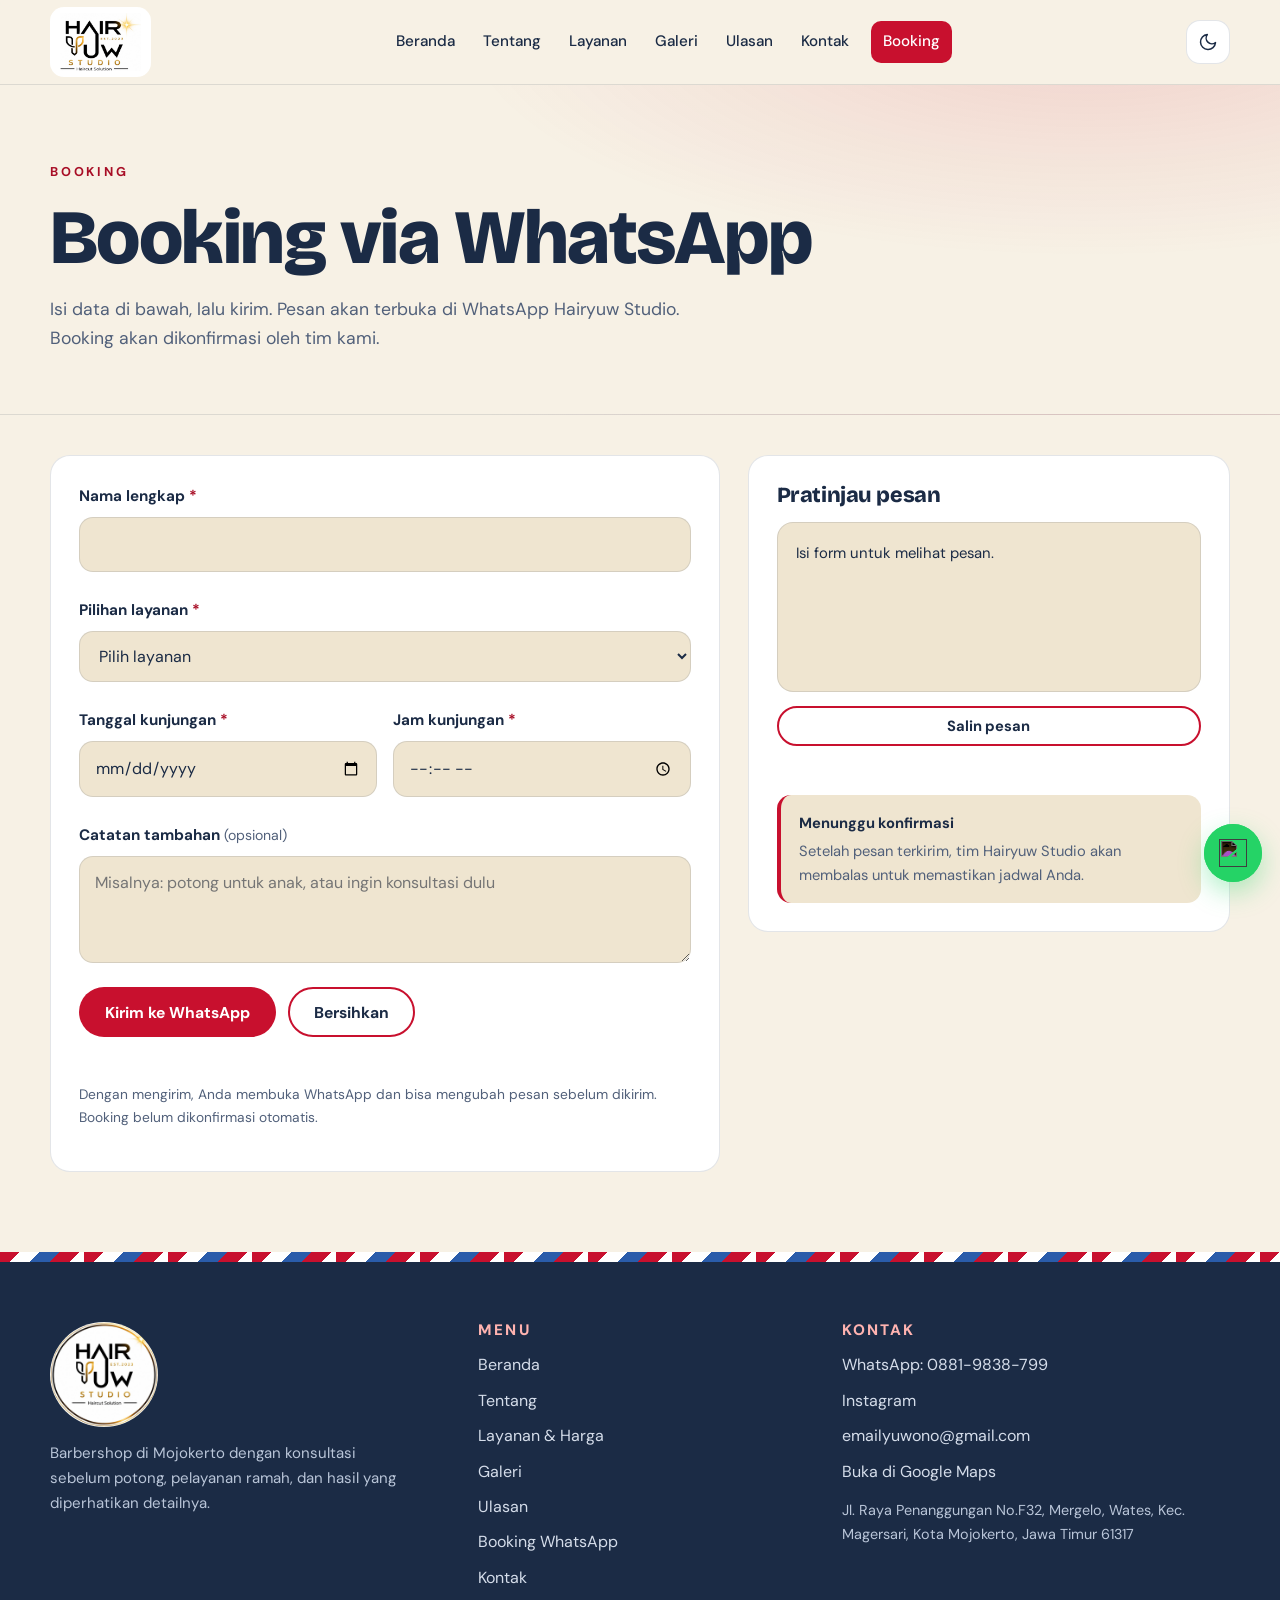
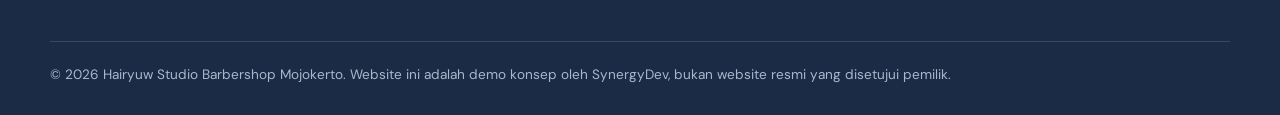
==== commit 4f7950d9: "Add files via upload" ====
--- a/booking.html
+++ b/booking.html
@@ -5,7 +5,7 @@
   <meta name="viewport" content="width=device-width, initial-scale=1, viewport-fit=cover">
   <title>Booking WhatsApp | Hairyuw Studio Barbershop Mojokerto</title>
   <meta name="description" content="Booking haircut dan layanan Hairyuw Studio lewat WhatsApp. Pilih layanan, tanggal, dan jam kunjungan.">
-  <meta name="theme-color" content="#F5F1E8">
+  <meta name="theme-color" content="#F7F1E5">
   <link rel="canonical" href="https://hairyuw-studio.netlify.app/booking.html">
   <link rel="icon" type="image/png" sizes="64x64" href="assets/logo/favicon-64.png">
   <link rel="icon" type="image/png" sizes="512x512" href="assets/logo/favicon-512.png">
@@ -46,6 +46,7 @@
 </head>
 <body>
 <a class="skip-link" href="#main">Lewati ke konten</a>
+<div class="progress" aria-hidden="true"></div>
 <header class="site-header" id="top">
   <div class="container nav-wrap">
     <a class="brand" href="index.html" aria-label="Hairyuw Studio, kembali ke beranda">
--- a/assets/css/style.css
+++ b/assets/css/style.css
@@ -1,178 +1,272 @@
-/* Hairyuw Studio — stylesheet utama
-   Palet: Charcoal #171717, Deep Black #101010, Warm White #F7F6F2, White #FFFFFF,
-   Muted Gold var(--accent), Soft Gray #A7A7A7 */
+/* Hairyuw Studio — gaya utama
+   Palet: merah barber, navy, krem, biru pole. Tanpa hitam dan emas. */
 
 :root{
-  /* Tema gelap: hijau hutan dalam, bukan hitam */
-  --bg:#13302A;
-  --surface:#1A3C35;
-  --surface-2:#22493F;
-  --text:#F2EEE4;
-  --muted:#B9C7C0;
-  --accent:#E0A06A;
-  --accent-text:#F0BE8E;
-  --on-accent:#14302A;
-  --line:rgba(242,238,228,.12);
-  --logo-bg:#F2EEE4;
-  --shadow:0 18px 40px rgba(5,20,16,.35);
+  --bg:#F7F1E5;
+  --surface:#FFFFFF;
+  --surface-2:#EFE5D0;
+  --text:#1B2B45;
+  --muted:#51607A;
+  --accent:#C8102E;
+  --accent-text:#A80E26;
+  --on-accent:#FFFFFF;
+  --navy:#1B2B45;
+  --blue:#2A5CAA;
+  --line:rgba(27,43,69,.12);
+  --logo-bg:#FFFFFF;
+  --shadow:0 18px 40px rgba(27,43,69,.14);
   --radius:20px;
-  --icon-filter:invert(1);
+  --icon-filter:none;
   --wa:#25D366;
   --ease:cubic-bezier(.2,.7,.2,1);
+  --ease-out:cubic-bezier(.16,1,.3,1);
   --font-head:"Bricolage Grotesque","Avenir Next","Segoe UI",system-ui,sans-serif;
   --font-body:"DM Sans","Avenir Next","Segoe UI",system-ui,sans-serif;
+  color-scheme:light;
+}
+[data-theme="dark"]{
+  --bg:#142238;
+  --surface:#1B2D48;
+  --surface-2:#233A5C;
+  --text:#F7F1E5;
+  --muted:#BAC5D7;
+  --accent:#E5323F;
+  --accent-text:#FF8F94;
+  --on-accent:#FFFFFF;
+  --navy:#0E1A2C;
+  --blue:#4F82C9;
+  --line:rgba(247,241,229,.14);
+  --logo-bg:#F7F1E5;
+  --shadow:0 18px 40px rgba(0,0,0,.35);
+  --icon-filter:invert(1);
   color-scheme:dark;
-}
-[data-theme="light"]{
-  /* Tema terang (default): krem hangat + hijau hutan + aksen tembaga */
-  --bg:#F5F1E8;
-  --surface:#FFFFFF;
-  --surface-2:#ECE7DB;
-  --text:#14302A;
-  --muted:#4F625C;
-  --accent:#A65A2C;
-  --accent-text:#8A4520;
-  --on-accent:#FFFFFF;
-  --line:rgba(20,48,42,.12);
-  --logo-bg:#FFFFFF;
-  --shadow:0 14px 34px rgba(20,48,42,.10);
-  --icon-filter:none;
-  color-scheme:light;
 }
 
 *,*::before,*::after{box-sizing:border-box}
 html{scroll-behavior:smooth;-webkit-text-size-adjust:100%;scroll-padding-top:90px}
 body{
-  margin:0;background:var(--bg);color:var(--text);
-  font-family:var(--font-body);
+  margin:0;background:var(--bg);color:var(--text);font-family:var(--font-body);
   font-size:16px;line-height:1.65;overflow-x:hidden;
-  transition:background-color .35s var(--ease),color .35s var(--ease);
-}
+  transition:background-color .45s var(--ease),color .45s var(--ease);
+  animation:pageIn .7s var(--ease) backwards;
+}
+body.leaving{opacity:0;transition:opacity .28s ease}
 img,video{max-width:100%;height:auto;display:block}
+main{overflow-x:clip}
 a{color:inherit}
-h1,h2,h3{font-family:var(--font-head);letter-spacing:-.01em;line-height:1.15;margin:0 0 .5em;font-weight:700}
-h1{font-size:clamp(2.3rem,5.4vw,4.3rem);letter-spacing:.01em}
-h2{font-size:clamp(1.7rem,3.6vw,2.6rem)}
+h1,h2,h3{font-family:var(--font-head);line-height:1.1;margin:0 0 .45em;font-weight:800;letter-spacing:-.02em}
+h1{font-size:clamp(2.5rem,6vw,4.8rem)}
+h2{font-size:clamp(1.8rem,3.8vw,2.8rem)}
 h3{font-size:1.2rem}
 p{margin:0 0 1em}
 .container{width:min(1180px,calc(100% - 40px));margin-inline:auto}
-.gold{color:var(--accent-text)}
+.accent{color:var(--accent-text)}
 .sr-only{position:absolute;width:1px;height:1px;overflow:hidden;clip:rect(0 0 0 0);white-space:nowrap}
 .skip-link{position:absolute;left:12px;top:-60px;background:var(--accent);color:var(--on-accent);padding:8px 14px;border-radius:8px;z-index:200;text-decoration:none;font-weight:600}
 .skip-link:focus{top:12px}
-:focus-visible{outline:2px solid var(--accent);outline-offset:3px;border-radius:6px}
+:focus-visible{outline:3px solid var(--blue);outline-offset:3px;border-radius:6px}
+
+/* ---------- Animasi dasar ---------- */
+@keyframes pageIn{from{opacity:0}to{opacity:1}}
+@keyframes rise{from{opacity:0;transform:translateY(42px)}to{opacity:1;transform:none}}
+@keyframes fadeIn{from{opacity:0}to{opacity:1}}
+@keyframes kenburns{from{transform:scale(1.12)}to{transform:scale(1)}}
+@keyframes stripes{from{background-position:0 0}to{background-position:60px 0}}
+@keyframes marquee{from{transform:translateX(0)}to{transform:translateX(-50%)}}
+@keyframes bob{0%,100%{transform:translate(-50%,0)}50%{transform:translate(-50%,9px)}}
+@keyframes ringPulse{0%{transform:scale(1);opacity:.6}100%{transform:scale(1.9);opacity:0}}
+@keyframes lineUp{from{transform:translateY(105%)}to{transform:none}}
+@keyframes shake{0%,100%{transform:translateX(0)}20%,60%{transform:translateX(-6px)}40%,80%{transform:translateX(6px)}}
+@keyframes popIn{from{opacity:0;transform:scale(.92)}to{opacity:1;transform:none}}
+@keyframes spin{to{transform:rotate(360deg)}}
+
+/* ---------- Pole progress bar (garis barber) ---------- */
+.progress{
+  position:fixed;left:0;right:0;top:0;height:6px;z-index:120;transform-origin:0 50%;transform:scaleX(0);
+  background:repeating-linear-gradient(135deg,var(--accent) 0 12px,#fff 12px 24px,var(--blue) 24px 36px);
+  background-size:60px 60px;animation:stripes 1.2s linear infinite;pointer-events:none;
+}
+.pole{
+  height:12px;width:100%;background:repeating-linear-gradient(135deg,var(--accent) 0 14px,#fff 14px 28px,var(--blue) 28px 42px);
+  background-size:84px 84px;animation:stripes 1.4s linear infinite;
+}
 
 /* ---------- Ikon ---------- */
 .ic{width:20px;height:20px;flex:none}
 .brand-ic,.wa-float-ic,.contact-ic{filter:var(--icon-filter)}
 .brand-ic{width:20px;height:20px}
 .wa-float-ic{width:28px;height:28px;filter:invert(1)}
-.contact-ic{width:34px;height:34px;flex:none;opacity:.9}
+.contact-ic{width:34px;height:34px;flex:none;opacity:.92;transition:transform .5s var(--ease)}
+.contact:hover .contact-ic{transform:rotate(-8deg) scale(1.08)}
 .ic-sun{display:none}
-[data-theme="light"] .ic-moon{display:none}
-[data-theme="light"] .ic-sun{display:block}
+[data-theme="dark"] .ic-moon{display:none}
+[data-theme="dark"] .ic-sun{display:block}
+.icon-btn .ic{transition:transform .6s var(--ease-out)}
+.icon-btn.spin .ic{transform:rotate(200deg)}
 
 /* ---------- Header ---------- */
 .site-header{
   position:sticky;top:0;z-index:50;
-  background:color-mix(in srgb,var(--bg) 88%,transparent);
-  backdrop-filter:saturate(1.2) blur(10px);-webkit-backdrop-filter:saturate(1.2) blur(10px);
-  border-bottom:1px solid var(--line);transition:box-shadow .3s var(--ease);
+  background:color-mix(in srgb,var(--bg) 90%,transparent);
+  backdrop-filter:saturate(1.2) blur(12px);-webkit-backdrop-filter:saturate(1.2) blur(12px);
+  border-bottom:1px solid var(--line);transition:background-color .4s,border-color .4s,box-shadow .4s,color .4s;
+  animation:fadeIn .6s .1s var(--ease) backwards;
 }
 .site-header.scrolled{box-shadow:var(--shadow)}
-.nav-wrap{display:flex;align-items:center;justify-content:space-between;gap:20px;min-height:82px}
-.brand{display:inline-flex;background:var(--logo-bg);padding:6px 10px;border-radius:14px;line-height:0}
+.site-header.over-hero{background:transparent;border-color:transparent;backdrop-filter:none;-webkit-backdrop-filter:none}
+.site-header.over-hero .nav a{color:#fff}
+.site-header.over-hero .nav a[aria-current="page"]{color:#fff}
+.site-header.over-hero .icon-btn,.site-header.over-hero .menu-toggle{color:#fff;background:rgba(255,255,255,.12);border-color:rgba(255,255,255,.35)}
+.nav-wrap{display:flex;align-items:center;justify-content:space-between;gap:20px;min-height:84px}
+.brand{display:inline-flex;background:var(--logo-bg);padding:6px 10px;border-radius:14px;line-height:0;transition:transform .4s var(--ease)}
+.brand:hover{transform:rotate(-2deg) scale(1.03)}
 .brand img{height:58px;width:auto}
-.nav{display:flex;align-items:center;gap:6px}
-.nav a{padding:8px 12px;border-radius:10px;text-decoration:none;font-size:.95rem;color:var(--text);opacity:.82;transition:opacity .2s,background-color .2s}
-.nav a:hover,.nav a[aria-current="page"]{opacity:1;background:var(--surface)}
+.nav{display:flex;align-items:center;gap:4px}
+.nav a{position:relative;padding:8px 12px;border-radius:10px;text-decoration:none;font-size:.95rem;font-weight:500;color:var(--text);transition:color .25s}
+.nav a::after{content:"";position:absolute;left:12px;right:12px;bottom:3px;height:2px;border-radius:2px;background:var(--accent);transform:scaleX(0);transform-origin:left;transition:transform .35s var(--ease-out)}
+.nav a:hover::after,.nav a[aria-current="page"]::after{transform:scaleX(1)}
 .nav a[aria-current="page"]{color:var(--accent-text)}
-.nav-cta{background:var(--accent)!important;color:var(--on-accent)!important;opacity:1!important;font-weight:600;margin-left:6px}
-.nav-cta:hover{filter:brightness(1.06)}
+.nav-cta{background:var(--accent)!important;color:var(--on-accent)!important;font-weight:700;margin-left:6px;transition:transform .3s var(--ease),box-shadow .3s!important}
+.nav-cta::after{display:none}
+.nav-cta:hover{transform:translateY(-2px);box-shadow:0 8px 20px rgba(200,16,46,.35)}
 .nav-actions{display:flex;align-items:center;gap:8px}
 .icon-btn,.menu-toggle{
-  width:42px;height:42px;display:inline-grid;place-items:center;border-radius:12px;
+  width:44px;height:44px;display:inline-grid;place-items:center;border-radius:14px;
   border:1px solid var(--line);background:var(--surface);color:var(--text);cursor:pointer;
-  transition:transform .2s var(--ease),border-color .2s;
-}
-.icon-btn:hover,.menu-toggle:hover{border-color:var(--accent);transform:translateY(-1px)}
+  transition:transform .25s var(--ease),border-color .25s,background-color .3s,color .3s;
+}
+.icon-btn:hover,.menu-toggle:hover{border-color:var(--accent);transform:translateY(-2px)}
+.icon-btn:active,.menu-toggle:active{transform:scale(.92)}
 .menu-toggle{display:none}
+.menu-toggle .bars{transition:transform .3s var(--ease)}
 
 /* ---------- Tombol ---------- */
 .btn{
-  display:inline-flex;align-items:center;justify-content:center;gap:10px;
-  min-height:48px;padding:12px 22px;border-radius:999px;font-weight:600;font-size:.98rem;
-  text-decoration:none;border:1px solid transparent;cursor:pointer;
-  transition:transform .2s var(--ease),background-color .2s,color .2s,border-color .2s,box-shadow .2s;
-  font-family:inherit;
-}
-.btn:hover{transform:translateY(-2px);box-shadow:0 10px 24px rgba(0,0,0,.18)}
+  position:relative;overflow:hidden;display:inline-flex;align-items:center;justify-content:center;gap:10px;
+  min-height:50px;padding:12px 24px;border-radius:999px;font-weight:700;font-size:.98rem;
+  text-decoration:none;border:2px solid transparent;cursor:pointer;font-family:inherit;
+  transition:transform .25s var(--ease),background-color .25s,color .25s,border-color .25s,box-shadow .3s;
+}
+.btn::after{content:"";position:absolute;top:0;left:-75%;width:50%;height:100%;background:linear-gradient(100deg,transparent,rgba(255,255,255,.45),transparent);transform:skewX(-20deg);transition:left .7s var(--ease)}
+.btn:hover::after{left:125%}
+.btn:hover{transform:translateY(-3px);box-shadow:0 12px 26px rgba(27,43,69,.2)}
+.btn:active{transform:scale(.97)}
 .btn-primary{background:var(--accent);color:var(--on-accent)}
-.btn-primary:hover{filter:brightness(1.05)}
 .btn-ghost{background:transparent;color:var(--text);border-color:var(--accent)}
 .btn-ghost:hover{background:var(--accent);color:var(--on-accent)}
+.btn-hero-ghost{background:rgba(255,255,255,.08);color:#fff;border-color:rgba(255,255,255,.7);backdrop-filter:blur(6px)}
+.btn-hero-ghost:hover{background:#fff;color:var(--navy)}
 .btn-sm{min-height:40px;padding:8px 16px;font-size:.92rem}
-.ic-arrow{width:18px;height:18px}
-.btn-row{display:flex;flex-wrap:wrap;gap:12px;margin-top:22px}
-.text-link{display:inline-flex;align-items:center;gap:8px;color:var(--accent-text);font-weight:600;text-decoration:none;margin-top:8px}
-.text-link:hover .ic-arrow{transform:translateX(3px)}
-.text-link .ic-arrow{transition:transform .2s var(--ease)}
-.center-cta{text-align:center;margin-top:34px}
-
-/* ---------- Hero ---------- */
-.hero{padding:56px 0 64px}
-.hero-grid{display:grid;grid-template-columns:1.05fr 1fr;gap:48px;align-items:center}
-.eyebrow{font-size:.78rem;letter-spacing:.22em;text-transform:uppercase;color:var(--accent-text);font-weight:600;margin-bottom:14px}
-.hero h1{margin-bottom:18px}
-.lead{font-size:1.08rem;color:var(--muted);max-width:56ch}
-.rating-chip{display:inline-flex;align-items:center;gap:12px;margin-top:26px;padding:10px 16px;border:1px solid var(--line);border-radius:999px;background:var(--surface);font-size:.92rem}
-.stars{color:var(--accent);letter-spacing:.12em}
-.hero-media{position:relative}
-.hero-media img{width:100%;aspect-ratio:4/3;object-fit:cover;object-position:40% 50%;border-radius:24px;box-shadow:var(--shadow)}
-.hero-media::after{content:"";position:absolute;inset:auto -14px -14px auto;width:42%;height:42%;border:1.5px solid var(--accent);border-radius:24px;z-index:-1;opacity:.7}
+.ic-arrow{width:18px;height:18px;transition:transform .3s var(--ease)}
+.btn:hover .ic-arrow,.text-link:hover .ic-arrow{transform:translateX(4px)}
+.btn-row{display:flex;flex-wrap:wrap;gap:12px;margin-top:24px}
+.text-link{display:inline-flex;align-items:center;gap:8px;color:var(--accent-text);font-weight:700;text-decoration:none;margin-top:8px}
+.center-cta{text-align:center;margin-top:36px}
+
+/* ---------- Beranda: hero full-image ---------- */
+.hero-full{
+  position:relative;min-height:calc(100svh - 0px);min-height:100svh;display:flex;align-items:center;
+  color:#fff;overflow:hidden;background:var(--navy);margin-top:-84px;
+}
+.hero-full .hero-bg{position:absolute;inset:0;z-index:0;overflow:hidden}
+.hero-full .hero-bg img{width:100%;height:100%;object-fit:cover;object-position:60% 50%;animation:kenburns 14s var(--ease-out) forwards;transform-origin:center}
+.hero-full .hero-shade{
+  position:absolute;inset:0;z-index:1;
+  background:linear-gradient(95deg,rgba(14,26,44,.94) 0%,rgba(14,26,44,.78) 42%,rgba(14,26,44,.25) 80%,rgba(14,26,44,.35) 100%),
+             linear-gradient(0deg,rgba(14,26,44,.7),transparent 35%);
+}
+.hero-full .container{position:relative;z-index:2;padding-top:110px;padding-bottom:120px}
+.hero-full .eyebrow{color:#FFB3B0;animation:rise .9s .25s var(--ease-out) backwards}
+.hero-full h1{color:#fff;margin:4px 0 22px;font-size:clamp(2.9rem,8.4vw,6.6rem);line-height:.95}
+.hero-full h1 .line{display:block;overflow:hidden;padding-bottom:.06em}
+.hero-full h1 .line > span{display:inline-block;animation:lineUp 1s var(--ease-out) backwards;animation-delay:calc(.35s + var(--i) * .16s)}
+.hero-full h1 .accent{color:#FF8F94}
+.hero-full .lead{color:#E7ECF4;font-size:clamp(1.02rem,1.5vw,1.2rem);max-width:52ch;animation:rise 1s .9s var(--ease-out) backwards}
+.hero-full .btn-row{animation:rise 1s 1.1s var(--ease-out) backwards}
+.hero-full .rating-chip{animation:rise 1s 1.3s var(--ease-out) backwards}
+.hero-full .scroll-cue{
+  position:absolute;left:50%;bottom:86px;z-index:2;width:30px;height:48px;border:2px solid rgba(255,255,255,.7);border-radius:20px;
+  transform:translate(-50%,0);animation:bob 2.2s ease-in-out infinite,fadeIn 1s 2s backwards;
+}
+.hero-full .scroll-cue::after{content:"";position:absolute;left:50%;top:9px;width:4px;height:9px;margin-left:-2px;border-radius:4px;background:#fff;animation:fadeIn 1.6s infinite}
+.hero-full .pole{position:absolute;left:0;right:0;bottom:0;z-index:3;height:14px}
+.rating-chip{display:inline-flex;align-items:center;gap:12px;margin-top:28px;padding:10px 18px;border:1px solid var(--line);border-radius:999px;background:var(--surface);font-size:.95rem}
+.hero-full .rating-chip{background:rgba(14,26,44,.45);border-color:rgba(255,255,255,.3);color:#fff;backdrop-filter:blur(8px)}
+.stars{color:#FFB84D;letter-spacing:.14em}
+.eyebrow{font-size:.8rem;letter-spacing:.22em;text-transform:uppercase;color:var(--accent-text);font-weight:700;margin-bottom:14px}
+
+/* Marquee */
+.marquee{max-width:100%;overflow:hidden;background:var(--accent);color:var(--on-accent);padding:18px 0;white-space:nowrap}
+.marquee .track{display:inline-flex;gap:44px;animation:marquee 26s linear infinite;font-family:var(--font-head);font-weight:800;font-size:1.25rem;letter-spacing:.02em}
+.marquee .track span{display:inline-flex;align-items:center;gap:44px}
+.marquee .track span::after{content:"";width:10px;height:10px;border-radius:50%;background:#fff;opacity:.9}
+.marquee:hover .track{animation-play-state:paused}
+
+/* Band full-bleed */
+.band{position:relative;min-height:70vh;display:flex;align-items:center;overflow:hidden;max-width:100%;color:#fff;background:var(--navy)}
+.band .band-bg{position:absolute;inset:-8% 0;z-index:0;will-change:transform}
+.band .band-bg img{width:100%;height:100%;object-fit:cover;object-position:center 40%}
+.band .band-shade{position:absolute;inset:0;z-index:1;background:linear-gradient(90deg,rgba(14,26,44,.9),rgba(14,26,44,.4) 60%,rgba(14,26,44,.15))}
+.band .container{position:relative;z-index:2;max-width:620px;margin-left:max(20px,calc((100% - 1180px)/2 + 20px));padding:90px 0}
+.band .eyebrow{color:#FFB3B0}
+.band h2{color:#fff}
+.band p{color:#E4EAF3;font-size:1.05rem}
+
+/* Galeri horizontal full-bleed */
+.strip{display:flex;gap:14px;overflow-x:auto;scroll-snap-type:x mandatory;padding:0 20px 14px;scrollbar-width:none;-webkit-overflow-scrolling:touch}
+.strip::-webkit-scrollbar{display:none}
+.strip figure{margin:0;flex:0 0 min(340px,72vw);scroll-snap-align:start;border-radius:20px;overflow:hidden;aspect-ratio:3/4;position:relative;background:var(--surface)}
+.strip img{width:100%;height:100%;object-fit:cover;object-position:center 25%;transition:transform 1s var(--ease-out)}
+.strip figure:hover img{transform:scale(1.08)}
+.strip figcaption{position:absolute;left:14px;bottom:14px;background:rgba(14,26,44,.72);color:#fff;padding:6px 12px;border-radius:999px;font-size:.85rem;backdrop-filter:blur(6px);transform:translateY(12px);opacity:0;transition:all .4s var(--ease)}
+.strip figure:hover figcaption{transform:none;opacity:1}
 
 /* ---------- Section ---------- */
-.section{padding:92px 0}
-.section-tight{padding:40px 0 76px}
-.section-alt{background:var(--surface)}
-.section-head{max-width:640px;margin:0 auto 44px;text-align:center}
+.section{padding:100px 0}
+.section-tight{padding:40px 0 80px}
+.section-alt{background:var(--surface-2)}
+.section-head{max-width:660px;margin:0 auto 48px;text-align:center}
 .section-head .eyebrow{display:block}
 .section-head p{color:var(--muted);margin:0}
-.page-hero{padding:70px 0 40px;border-bottom:1px solid var(--line);background:radial-gradient(900px 300px at 80% -10%,color-mix(in srgb,var(--accent) 12%,transparent),transparent 70%)}
+.page-hero{padding:76px 0 44px;border-bottom:1px solid var(--line);position:relative;overflow:hidden;background:radial-gradient(900px 340px at 85% -20%,color-mix(in srgb,var(--accent) 14%,transparent),transparent 70%)}
+.page-hero .container > *{animation:rise .9s var(--ease-out) backwards}
+.page-hero .container > *:nth-child(2){animation-delay:.12s}
+.page-hero .container > *:nth-child(3){animation-delay:.24s}
 .page-hero h1{margin-bottom:14px}
-.split{display:grid;grid-template-columns:1fr 1fr;gap:56px;align-items:center}
-.rounded{border-radius:22px;box-shadow:var(--shadow);width:100%;aspect-ratio:4/5;object-fit:cover}
+.lead{font-size:1.1rem;color:var(--muted);max-width:58ch}
+.split{display:grid;grid-template-columns:1fr 1fr;gap:60px;align-items:center}
+.rounded{border-radius:24px;box-shadow:var(--shadow);width:100%;aspect-ratio:4/5;object-fit:cover}
 
 /* ---------- Cards ---------- */
-.card{background:var(--surface);border:1px solid var(--line);border-radius:var(--radius);padding:26px;box-shadow:0 1px 0 rgba(255,255,255,.02);transition:transform .3s var(--ease),border-color .3s,box-shadow .3s}
-.card:hover{transform:translateY(-4px);border-color:color-mix(in srgb,var(--accent) 55%,transparent);box-shadow:var(--shadow)}
+.card{background:var(--surface);border:1px solid var(--line);border-radius:var(--radius);padding:28px;transition:transform .4s var(--ease-out),border-color .3s,box-shadow .4s}
+.card:hover{transform:translateY(-6px);border-color:color-mix(in srgb,var(--accent) 45%,transparent);box-shadow:var(--shadow)}
 .feature-grid{display:grid;grid-template-columns:repeat(5,1fr);gap:18px}
-.feature .feature-ic{display:inline-grid;place-items:center;width:52px;height:52px;border-radius:14px;background:color-mix(in srgb,var(--accent) 12%,transparent);color:var(--accent-text);margin-bottom:18px}
+.feature .feature-ic{display:inline-grid;place-items:center;width:56px;height:56px;border-radius:16px;background:var(--accent);color:var(--on-accent);margin-bottom:18px;transition:transform .5s var(--ease-out)}
+.feature:hover .feature-ic{transform:rotate(-10deg) scale(1.1)}
 .feature .feature-ic svg{width:26px;height:26px}
 .feature p{color:var(--muted);font-size:.94rem;margin:0}
 .price-grid{display:grid;grid-template-columns:repeat(4,1fr);gap:18px}
-.price-cat{font-size:.74rem;letter-spacing:.18em;text-transform:uppercase;color:var(--accent-text);margin-bottom:8px}
-.price-card h3{margin-bottom:12px}
-.price{font-family:var(--font-body);font-weight:600;color:var(--accent-text);font-size:1.05rem;margin:0}
+.price-cat{font-size:.74rem;letter-spacing:.18em;text-transform:uppercase;color:var(--accent-text);font-weight:700;margin-bottom:8px}
+.price-card h3{margin-bottom:10px}
+.price{font-family:var(--font-body);font-weight:700;color:var(--accent-text);font-size:1.1rem;margin:0}
 .price-note{color:var(--muted);font-size:.9rem;margin:12px 0 0}
 
-/* Catalog */
-.toolbar{display:flex;flex-wrap:wrap;gap:16px;align-items:center;justify-content:space-between;margin-bottom:28px}
+/* Katalog */
+.toolbar{display:flex;flex-wrap:wrap;gap:16px;align-items:center;justify-content:space-between;margin-bottom:30px}
 .tabs{display:flex;flex-wrap:wrap;gap:8px}
-.tab{
-  font:inherit;font-size:.92rem;padding:9px 16px;border-radius:999px;cursor:pointer;
-  background:var(--surface);color:var(--text);border:1px solid var(--line);transition:all .2s var(--ease);
-}
-.tab:hover{border-color:var(--accent)}
-.tab[aria-pressed="true"]{background:var(--accent);border-color:var(--accent);color:var(--on-accent);font-weight:600}
-.search{position:relative;flex:0 1 320px;min-width:200px}
-.search input{width:100%;font:inherit;padding:12px 16px;border-radius:999px;border:1px solid var(--line);background:var(--surface);color:var(--text)}
-.search input:focus{outline:none;border-color:var(--accent);box-shadow:0 0 0 3px color-mix(in srgb,var(--accent) 20%,transparent)}
-.svc-group{margin-bottom:44px}
+.tab{font:inherit;font-size:.92rem;font-weight:600;padding:9px 18px;border-radius:999px;cursor:pointer;background:var(--surface);color:var(--text);border:1px solid var(--line);transition:all .3s var(--ease)}
+.tab:hover{border-color:var(--accent);transform:translateY(-2px)}
+.tab[aria-pressed="true"]{background:var(--accent);border-color:var(--accent);color:var(--on-accent)}
+.search{position:relative;flex:0 1 330px;min-width:200px}
+.search input{width:100%;font:inherit;padding:13px 18px;border-radius:999px;border:1px solid var(--line);background:var(--surface);color:var(--text);transition:box-shadow .3s,border-color .3s}
+.search input:focus{outline:none;border-color:var(--blue);box-shadow:0 0 0 4px color-mix(in srgb,var(--blue) 22%,transparent)}
+.svc-group{margin-bottom:46px}
 .svc-group[hidden]{display:none}
-.svc-title{font-size:1.5rem;padding-bottom:12px;border-bottom:1px solid var(--line);margin-bottom:20px}
+.svc-title{font-size:1.5rem;padding-bottom:12px;border-bottom:2px solid var(--line);margin-bottom:22px;position:relative}
+.svc-title::after{content:"";position:absolute;left:0;bottom:-2px;width:60px;height:2px;background:var(--accent);transition:width .6s var(--ease-out)}
+.svc-group:hover .svc-title::after{width:160px}
 .service-grid{display:grid;grid-template-columns:repeat(3,1fr);gap:18px}
-.service{display:flex;flex-direction:column;gap:12px}
+.service{display:flex;flex-direction:column;gap:12px;animation:popIn .5s var(--ease-out) backwards}
 .service[hidden]{display:none}
 .service-head{display:flex;flex-direction:column;gap:6px}
 .service-head h3{margin:0;font-size:1.08rem}
@@ -183,39 +277,44 @@
 .count{color:var(--muted);font-size:.9rem;margin:0}
 
 /* ---------- Video ---------- */
-.video-row{display:grid;grid-template-columns:1fr 1fr;gap:26px;justify-items:center}
-.video-card{margin:0;width:100%;max-width:360px}
-.video-card video{width:100%;aspect-ratio:9/16;object-fit:cover;background:#000;border-radius:22px;box-shadow:var(--shadow)}
-.video-card figcaption{margin-top:12px;font-size:.92rem;color:var(--muted);text-align:center}
-
-/* ---------- Shots (hasil haircut) ---------- */
+.video-row{display:grid;grid-template-columns:1fr 1fr;gap:28px;justify-items:center}
+.video-card{margin:0;width:100%;max-width:360px;transition:transform .5s var(--ease-out)}
+.video-card:hover{transform:translateY(-6px)}
+.video-card video{width:100%;aspect-ratio:9/16;object-fit:cover;background:var(--navy);border-radius:24px;box-shadow:var(--shadow)}
+.video-card figcaption{margin-top:12px;font-size:.94rem;color:var(--muted);text-align:center;font-weight:500}
+
+/* ---------- Shots ---------- */
 .shot-grid{display:grid;grid-template-columns:repeat(4,1fr);gap:16px}
-.shot{margin:0;overflow:hidden;border-radius:18px;background:var(--surface);aspect-ratio:1/1}
-.shot img{width:100%;height:100%;object-fit:cover;object-position:center 30%;transition:transform .6s var(--ease)}
-.shot:hover img{transform:scale(1.05)}
-
-/* Two-column & interiors */
-.steps{list-style:none;padding:0;margin:24px 0 0;counter-reset:s;display:grid;gap:14px}
-.steps li{display:grid;gap:2px;padding:16px 18px 16px 62px;position:relative;background:var(--surface);border:1px solid var(--line);border-radius:14px;counter-increment:s}
-.steps li::before{content:counter(s);position:absolute;left:16px;top:50%;transform:translateY(-50%);width:32px;height:32px;border-radius:50%;display:grid;place-items:center;background:var(--accent);color:var(--on-accent);font-weight:700}
+.shot{margin:0;overflow:hidden;border-radius:20px;background:var(--surface);aspect-ratio:1/1}
+.shot img{width:100%;height:100%;object-fit:cover;object-position:center 30%;transition:transform 1s var(--ease-out)}
+.shot:hover img{transform:scale(1.08)}
+
+/* Dua kolom & interior */
+.steps{list-style:none;padding:0;margin:26px 0 0;counter-reset:s;display:grid;gap:14px}
+.steps li{display:grid;gap:2px;padding:18px 20px 18px 66px;position:relative;background:var(--surface);border:1px solid var(--line);border-radius:16px;counter-increment:s;transition:transform .4s var(--ease-out),border-color .3s}
+.steps li:hover{transform:translateX(8px);border-color:var(--accent)}
+.steps li::before{content:counter(s);position:absolute;left:18px;top:50%;transform:translateY(-50%);width:34px;height:34px;border-radius:50%;display:grid;place-items:center;background:var(--accent);color:var(--on-accent);font-weight:800}
 .steps span{color:var(--muted);font-size:.95rem}
 .interior-grid{display:grid;grid-template-columns:1.4fr 1fr;gap:20px;align-items:start}
-.interior-grid img{border-radius:20px;width:100%;height:auto;box-shadow:var(--shadow)}
+.interior-grid img{border-radius:22px;width:100%;height:auto;box-shadow:var(--shadow)}
 .two-col{display:grid;grid-template-columns:1fr 1fr;gap:20px}
 .two-col .card p{color:var(--muted)}
-.cta-box{background:linear-gradient(135deg,var(--surface),var(--surface-2));border:1px solid color-mix(in srgb,var(--accent) 35%,transparent);border-radius:24px;padding:44px;text-align:center}
-.cta-box p{color:var(--muted);max-width:52ch;margin:0 auto}
+.cta-box{background:var(--navy);color:#fff;border-radius:28px;padding:50px;text-align:center;position:relative;overflow:hidden}
+.cta-box::before{content:"";position:absolute;left:0;right:0;top:0;height:8px;background:repeating-linear-gradient(135deg,var(--accent) 0 14px,#fff 14px 28px,var(--blue) 28px 42px);background-size:84px 84px;animation:stripes 1.4s linear infinite}
+.cta-box h3{color:#fff;font-size:1.7rem}
+.cta-box p{color:#D5DDEA;max-width:52ch;margin:0 auto}
 .cta-box .btn-row{justify-content:center}
 .split .cta-box{text-align:left}
 .split .cta-box .btn-row{justify-content:flex-start}
 .split .cta-box p{margin:0}
 
-/* Reviews */
-.rating-hero{display:flex;flex-direction:column;align-items:center;gap:12px;text-align:center;padding:40px 24px;border:1px solid color-mix(in srgb,var(--accent) 35%,transparent);border-radius:24px;background:var(--surface)}
+/* Ulasan */
+.rating-hero{display:flex;flex-direction:column;align-items:center;gap:12px;text-align:center;padding:44px 24px;border-radius:28px;background:var(--navy);color:#fff}
+.rating-hero::before{content:"";position:absolute;}
 .score{display:flex;flex-direction:column;align-items:center}
-.score-num{font-family:var(--font-head);font-size:4.2rem;font-weight:700;color:var(--accent-text);line-height:1}
-.stars.big{font-size:1.5rem}
-.rating-hero p{margin:0;color:var(--muted)}
+.score-num{font-family:var(--font-head);font-size:5rem;font-weight:800;color:#FFB3B0;line-height:1}
+.stars.big{font-size:1.6rem}
+.rating-hero p{margin:0;color:#D5DDEA}
 .theme-grid{display:grid;grid-template-columns:repeat(5,1fr);gap:16px}
 .theme h3{font-size:1.05rem}
 .theme p{color:var(--muted);font-size:.92rem;margin:0}
@@ -223,79 +322,93 @@
 /* Booking */
 .booking-grid{display:grid;grid-template-columns:1.25fr .9fr;gap:28px;align-items:start}
 .form{display:grid;gap:18px}
+.form.shake{animation:shake .5s}
 .form .btn-row{margin-top:6px}
 .field{display:grid;gap:8px}
-.field label{font-weight:600;font-size:.95rem}
+.field label{font-weight:700;font-size:.95rem}
 .req{color:var(--accent-text)}
 .opt{color:var(--muted);font-weight:400;font-size:.88rem}
 .field input,.field select,.field textarea{
-  width:100%;font:inherit;padding:12px 14px;border-radius:12px;border:1px solid var(--line);
-  background:var(--surface-2);color:var(--text);transition:border-color .2s,box-shadow .2s;
+  width:100%;font:inherit;padding:13px 15px;border-radius:14px;border:1px solid var(--line);
+  background:var(--surface-2);color:var(--text);transition:border-color .25s,box-shadow .25s,transform .25s;
 }
 .field textarea{resize:vertical;min-height:90px}
-.field input:focus,.field select:focus,.field textarea:focus{outline:none;border-color:var(--accent);box-shadow:0 0 0 3px color-mix(in srgb,var(--accent) 20%,transparent)}
-.field.invalid input,.field.invalid select,.field.invalid textarea{border-color:#d9534f}
-.err{color:#e06a64;font-size:.86rem;margin:0;min-height:0}
+.field input:hover,.field select:hover,.field textarea:hover{border-color:color-mix(in srgb,var(--blue) 50%,transparent)}
+.field input:focus,.field select:focus,.field textarea:focus{outline:none;border-color:var(--blue);box-shadow:0 0 0 4px color-mix(in srgb,var(--blue) 20%,transparent);transform:translateY(-1px)}
+.field.invalid input,.field.invalid select,.field.invalid textarea{border-color:#E0474C}
+.err{color:#D83A40;font-size:.86rem;margin:0;min-height:0}
+.err:not(:empty){animation:rise .4s var(--ease-out)}
 .row-2{display:grid;grid-template-columns:1fr 1fr;gap:16px}
-.preview{position:sticky;top:110px;display:grid;gap:14px}
+.preview{position:sticky;top:120px;display:grid;gap:14px}
 .preview h2{font-size:1.35rem;margin:0}
-.preview-box{white-space:pre-wrap;word-break:break-word;font-family:var(--font-body);font-size:.92rem;background:var(--surface-2);border:1px solid var(--line);border-radius:14px;padding:16px;margin:0;min-height:160px;color:var(--text)}
-.status{font-size:.9rem;color:var(--accent-text);margin:0}
-.note{background:var(--surface-2);border-left:3px solid var(--accent);padding:14px 16px;border-radius:12px;font-size:.92rem;color:var(--muted)}
+.preview-box{white-space:pre-wrap;word-break:break-word;font-family:var(--font-body);font-size:.93rem;background:var(--surface-2);border:1px solid var(--line);border-radius:16px;padding:18px;margin:0;min-height:170px;color:var(--text);transition:background-color .3s}
+.status{font-size:.92rem;color:var(--accent-text);font-weight:600;margin:0;min-height:1.4em}
+.status:not(:empty){animation:popIn .4s var(--ease-out)}
+.note{background:var(--surface-2);border-left:4px solid var(--accent);padding:16px 18px;border-radius:14px;font-size:.92rem;color:var(--muted)}
 .note strong{color:var(--text)}
 .note p{margin:4px 0 0}
 
-/* Contact */
+/* Kontak */
 .contact-grid{display:grid;grid-template-columns:repeat(4,1fr);gap:18px}
 .contact{display:flex;gap:16px;align-items:flex-start;text-decoration:none}
 .contact h3{font-size:1.05rem;margin-bottom:4px}
 .contact p{color:var(--muted);font-size:.92rem;margin:0 0 6px}
-.addr{font-style:normal;color:var(--muted);font-size:1.05rem;margin:14px 0 0;max-width:46ch}
+.addr{font-style:normal;color:var(--muted);font-size:1.07rem;margin:14px 0 0;max-width:46ch}
 
 /* Galeri masonry & lightbox */
 .masonry{columns:4 240px;column-gap:16px}
-.g-item{margin:0 0 16px;break-inside:avoid}
+.g-item{margin:0 0 16px;break-inside:avoid;animation:popIn .6s var(--ease-out) backwards}
 .g-item[hidden]{display:none}
-.g-btn{display:block;width:100%;padding:0;border:0;border-radius:16px;overflow:hidden;cursor:zoom-in;background:var(--surface);position:relative}
-.g-btn img{width:100%;height:auto;transition:transform .6s var(--ease),filter .4s}
-.g-btn:hover img{transform:scale(1.03);filter:brightness(1.05)}
-.lightbox{position:fixed;inset:0;z-index:300;background:rgba(0,0,0,.94);display:grid;place-items:center;padding:24px}
+.g-btn{display:block;width:100%;padding:0;border:0;border-radius:18px;overflow:hidden;cursor:zoom-in;background:var(--surface);position:relative}
+.g-btn img{width:100%;height:auto;transition:transform .9s var(--ease-out),filter .5s}
+.g-btn:hover img{transform:scale(1.06);filter:saturate(1.1)}
+.lightbox{position:fixed;inset:0;z-index:300;background:rgba(14,26,44,.95);display:grid;place-items:center;padding:24px;animation:fadeIn .3s}
 .lightbox[hidden]{display:none}
-.lb-fig{margin:0;max-width:min(980px,100%);text-align:center}
-.lb-fig img{max-height:84vh;width:auto;max-width:100%;margin:0 auto;border-radius:12px;object-fit:contain}
-.lb-fig figcaption{color:#cfcfcf;font-size:.9rem;margin-top:10px}
-.lb-close,.lb-nav{position:absolute;background:rgba(255,255,255,.08);border:1px solid rgba(255,255,255,.15);color:#fff;cursor:pointer;border-radius:999px;font-size:1.6rem;line-height:1;display:grid;place-items:center}
-.lb-close{top:16px;right:16px;width:46px;height:46px}
-.lb-nav{top:50%;transform:translateY(-50%);width:50px;height:50px}
-.lb-prev{left:14px}.lb-next{right:14px}
-.lb-close:hover,.lb-nav:hover{background:var(--accent);color:var(--on-accent)}
+.lb-fig{margin:0;max-width:min(980px,100%);text-align:center;animation:popIn .4s var(--ease-out)}
+.lb-fig img{max-height:84vh;width:auto;max-width:100%;margin:0 auto;border-radius:14px;object-fit:contain}
+.lb-fig img.swap{animation:fadeIn .35s}
+.lb-fig figcaption{color:#D5DDEA;font-size:.9rem;margin-top:12px}
+.lb-close,.lb-nav{position:absolute;background:rgba(255,255,255,.1);border:1px solid rgba(255,255,255,.2);color:#fff;cursor:pointer;border-radius:999px;font-size:1.6rem;line-height:1;display:grid;place-items:center;transition:all .3s var(--ease)}
+.lb-close{top:16px;right:16px;width:48px;height:48px}
+.lb-close:hover{transform:rotate(90deg);background:var(--accent)}
+.lb-nav{top:50%;transform:translateY(-50%);width:52px;height:52px}
+.lb-nav:hover{background:var(--accent)}
+.lb-prev{left:14px}.lb-prev:hover{transform:translateY(-50%) translateX(-3px)}
+.lb-next{right:14px}.lb-next:hover{transform:translateY(-50%) translateX(3px)}
 
 /* ---------- Footer ---------- */
-.site-footer{border-top:1px solid var(--line);background:var(--surface);padding:64px 0 0;margin-top:0}
+.site-footer{background:var(--navy);color:#D5DDEA;padding:70px 0 0;position:relative}
+.site-footer::before{content:"";position:absolute;left:0;right:0;top:0;height:10px;background:repeating-linear-gradient(135deg,var(--accent) 0 14px,#fff 14px 28px,var(--blue) 28px 42px);background-size:84px 84px;animation:stripes 1.4s linear infinite}
 .footer-grid{display:grid;grid-template-columns:1.2fr 1fr 1.2fr;gap:40px}
-.footer-brand img{width:104px;height:auto;margin-bottom:14px;border-radius:50%}
-.footer-brand p{color:var(--muted);font-size:.94rem;max-width:36ch}
-.foot-title{font-size:1rem;font-family:var(--font-body);letter-spacing:.14em;text-transform:uppercase;color:var(--accent-text);margin-bottom:14px}
-.foot-links{list-style:none;margin:0;padding:0;display:grid;gap:8px}
-.foot-links a{text-decoration:none;color:var(--muted);transition:color .2s}
-.foot-links a:hover{color:var(--accent-text)}
-.foot-addr{color:var(--muted);font-size:.9rem;margin-top:14px;max-width:38ch}
-.foot-bottom{border-top:1px solid var(--line);margin-top:48px;padding:22px 0 26px}
-.foot-bottom p{font-size:.85rem;color:var(--muted);margin:0}
-
-/* Floating buttons */
-.wa-float{position:fixed;right:18px;bottom:18px;z-index:60;width:56px;height:56px;border-radius:50%;background:var(--wa);display:grid;place-items:center;box-shadow:0 10px 26px rgba(37,211,102,.35);transition:transform .25s var(--ease)}
-.wa-float:hover{transform:translateY(-3px) scale(1.04)}
-.to-top{position:fixed;right:22px;bottom:86px;z-index:55;width:44px;height:44px;border-radius:50%;border:1px solid var(--line);background:var(--surface);color:var(--text);display:grid;place-items:center;cursor:pointer;opacity:0;transform:translateY(10px);pointer-events:none;transition:opacity .3s,transform .3s}
+.footer-brand img{width:108px;height:auto;margin-bottom:14px;border-radius:50%;background:#fff;transition:transform .6s var(--ease-out)}
+.footer-brand img:hover{transform:rotate(360deg)}
+.footer-brand p{color:#B9C5D8;font-size:.94rem;max-width:36ch}
+.foot-title{font-size:.95rem;font-family:var(--font-body);letter-spacing:.14em;text-transform:uppercase;color:#FFB3B0;margin-bottom:14px}
+.foot-links{list-style:none;margin:0;padding:0;display:grid;gap:9px}
+.foot-links a{text-decoration:none;color:#D5DDEA;transition:color .25s,padding-left .3s var(--ease)}
+.foot-links a:hover{color:#fff;padding-left:6px}
+.foot-addr{color:#B9C5D8;font-size:.9rem;margin-top:14px;max-width:38ch}
+.foot-bottom{border-top:1px solid rgba(255,255,255,.14);margin-top:50px;padding:22px 0 28px}
+.foot-bottom p{font-size:.85rem;color:#AAB7CB;margin:0}
+
+/* Tombol mengambang */
+.wa-float{position:fixed;right:18px;bottom:18px;z-index:60;width:58px;height:58px;border-radius:50%;background:var(--wa);display:grid;place-items:center;box-shadow:0 10px 26px rgba(37,211,102,.35);transition:transform .3s var(--ease-out);animation:popIn .6s 1.2s var(--ease-out) backwards}
+.wa-float::before{content:"";position:absolute;inset:0;border-radius:50%;background:var(--wa);z-index:-1;animation:ringPulse 2.2s infinite}
+.wa-float:hover{transform:translateY(-4px) scale(1.06)}
+.to-top{position:fixed;right:22px;bottom:88px;z-index:55;width:46px;height:46px;border-radius:50%;border:1px solid var(--line);background:var(--surface);color:var(--text);display:grid;place-items:center;cursor:pointer;opacity:0;transform:translateY(16px) scale(.9);pointer-events:none;transition:opacity .35s,transform .45s var(--ease-out)}
 .to-top .ic-arrow{transform:rotate(-90deg)}
 .to-top.show{opacity:1;transform:none;pointer-events:auto}
-
-/* Reveal (aktif hanya saat JS berjalan) */
-.js .reveal{opacity:0;transition:opacity .7s var(--ease),transform .7s var(--ease)}
-.js .reveal:not(.is-in){transform:translateY(18px)}
+.to-top:hover{background:var(--accent);color:var(--on-accent);border-color:var(--accent)}
+
+/* Reveal: aktif hanya saat JS berjalan */
+.js .reveal{opacity:0;transition:opacity .9s var(--ease-out),transform .9s var(--ease-out)}
+.js .reveal:not(.is-in){transform:translateY(38px)}
+.js .reveal.from-left:not(.is-in){transform:translateX(-46px)}
+.js .reveal.from-right:not(.is-in){transform:translateX(46px)}
+.js .reveal.zoom:not(.is-in){transform:scale(.92)}
 .js .reveal.is-in{opacity:1}
 
-/* ---------- Responsive ---------- */
+/* ---------- Responsif ---------- */
 @media (max-width:1040px){
   .feature-grid{grid-template-columns:repeat(3,1fr)}
   .price-grid{grid-template-columns:repeat(2,1fr)}
@@ -308,35 +421,41 @@
 }
 @media (max-width:900px){
   .menu-toggle{display:inline-grid}
-  .nav{position:absolute;top:100%;left:0;right:0;flex-direction:column;align-items:stretch;gap:4px;background:var(--bg);border-bottom:1px solid var(--line);padding:12px 20px 20px;transform:translateY(-8px);opacity:0;pointer-events:none;transition:opacity .25s,transform .25s var(--ease);box-shadow:var(--shadow)}
+  .nav{position:absolute;top:100%;left:0;right:0;flex-direction:column;align-items:stretch;gap:4px;background:var(--bg);border-bottom:1px solid var(--line);padding:12px 20px 20px;transform:translateY(-10px);opacity:0;pointer-events:none;transition:opacity .35s,transform .45s var(--ease-out);box-shadow:var(--shadow)}
   .nav.open{opacity:1;transform:none;pointer-events:auto}
+  .site-header.over-hero .nav{background:var(--navy)}
   .nav a{padding:12px 14px;font-size:1rem}
+  .nav a::after{left:14px;right:auto;width:40px}
   .nav-cta{margin:6px 0 0;text-align:center}
   .site-header .container{position:relative}
   .hero-grid,.split,.booking-grid,.interior-grid,.two-col{grid-template-columns:1fr}
-  .hero{padding:36px 0 48px}
   .split{gap:36px}
   .preview{position:static}
   .video-row{grid-template-columns:1fr}
   .rounded{aspect-ratio:4/3}
-  .section{padding:68px 0}
+  .section{padding:72px 0}
+  .band .container{margin-left:20px}
 }
 @media (max-width:620px){
   .container{width:min(100% - 32px,1180px)}
   .brand img{height:48px}
-  .nav-wrap{min-height:72px}
+  .nav-wrap{min-height:74px}
+  .hero-full{margin-top:-74px}
+  .hero-full .container{padding-top:100px;padding-bottom:130px}
   .feature-grid,.price-grid,.service-grid,.theme-grid,.shot-grid,.contact-grid,.footer-grid{grid-template-columns:1fr}
   .shot-grid{grid-template-columns:1fr 1fr}
   .row-2{grid-template-columns:1fr}
-  .cta-box{padding:30px 22px}
+  .cta-box{padding:34px 22px}
   .masonry{columns:2 150px}
   .search{flex:1 1 100%}
   .btn-row .btn{flex:1 1 auto}
-  .hero-media::after{display:none}
   .to-top{right:16px}
+  .band{min-height:auto}
+  .band .container{padding:70px 0}
 }
 @media (prefers-reduced-motion:reduce){
   html{scroll-behavior:auto}
   *,*::before,*::after{animation:none!important;transition:none!important}
   .js .reveal{opacity:1;transform:none}
-}
+  .progress{display:none}
+}
